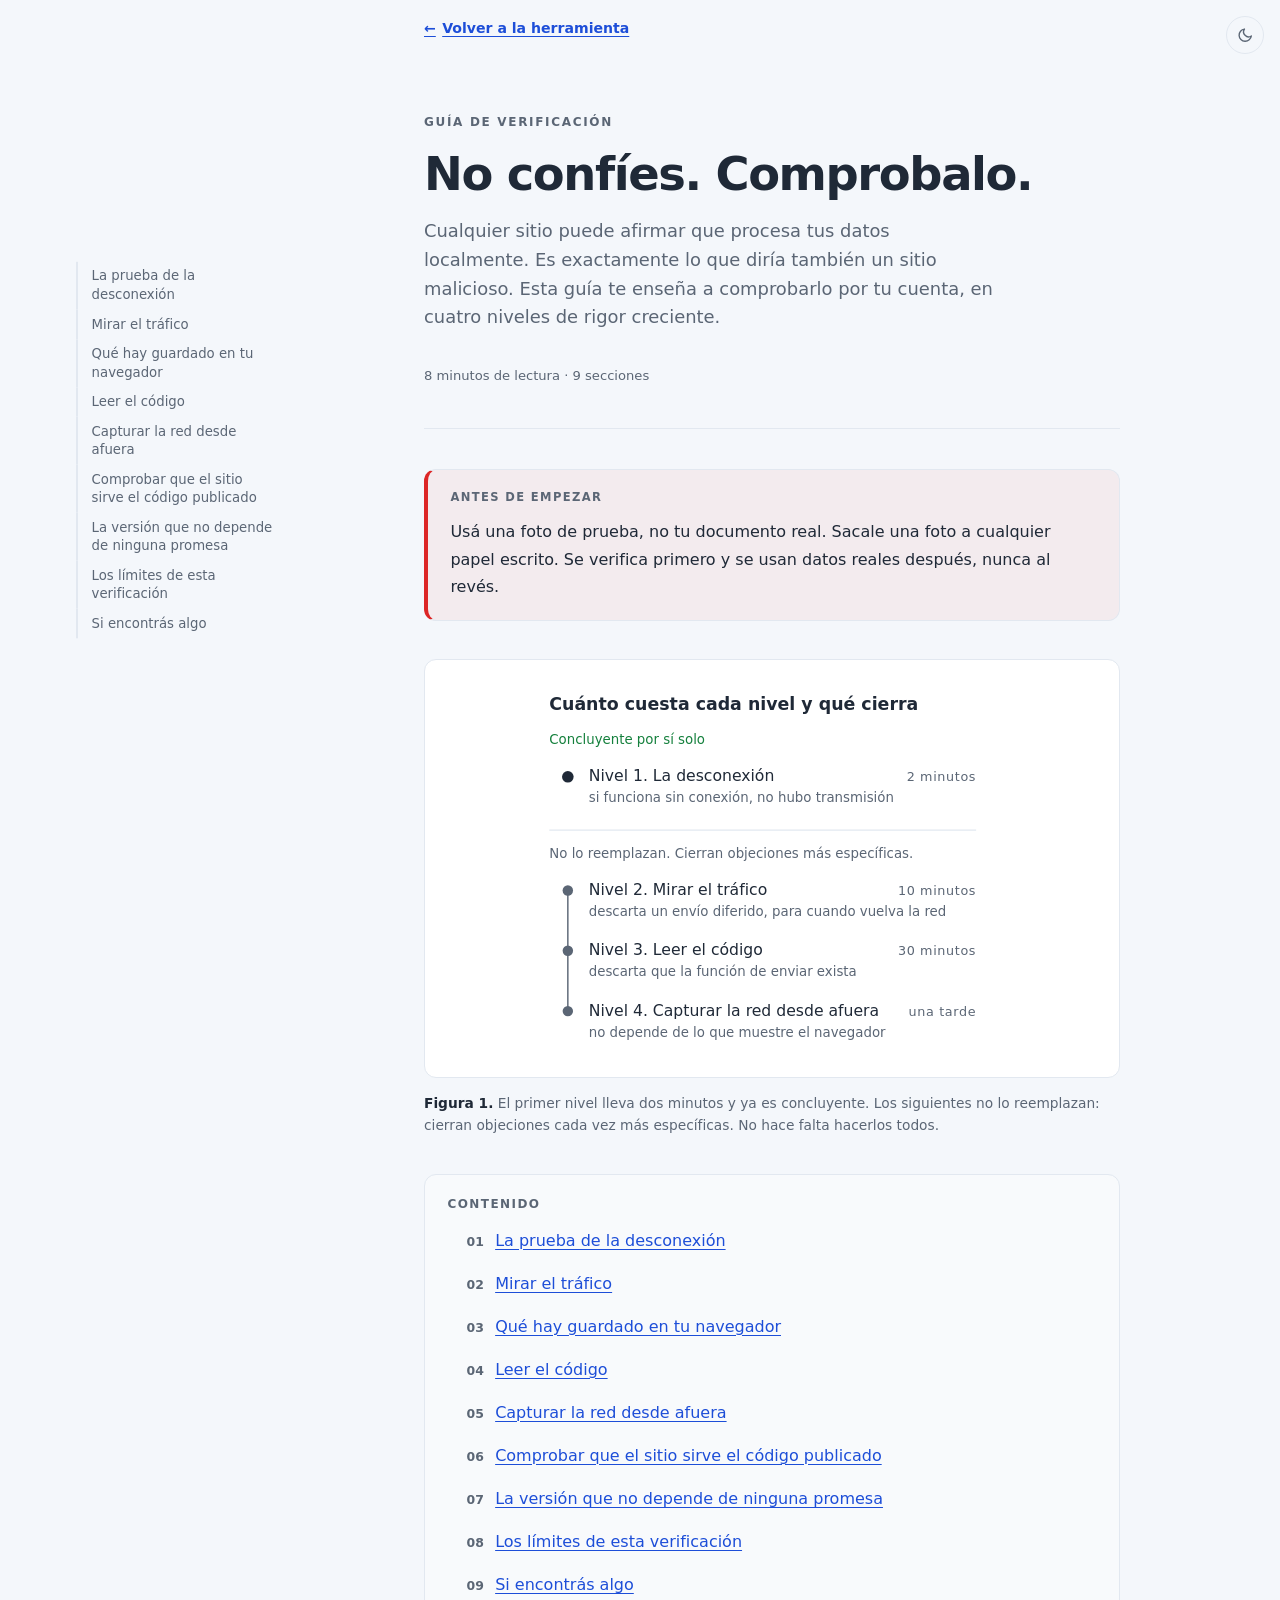
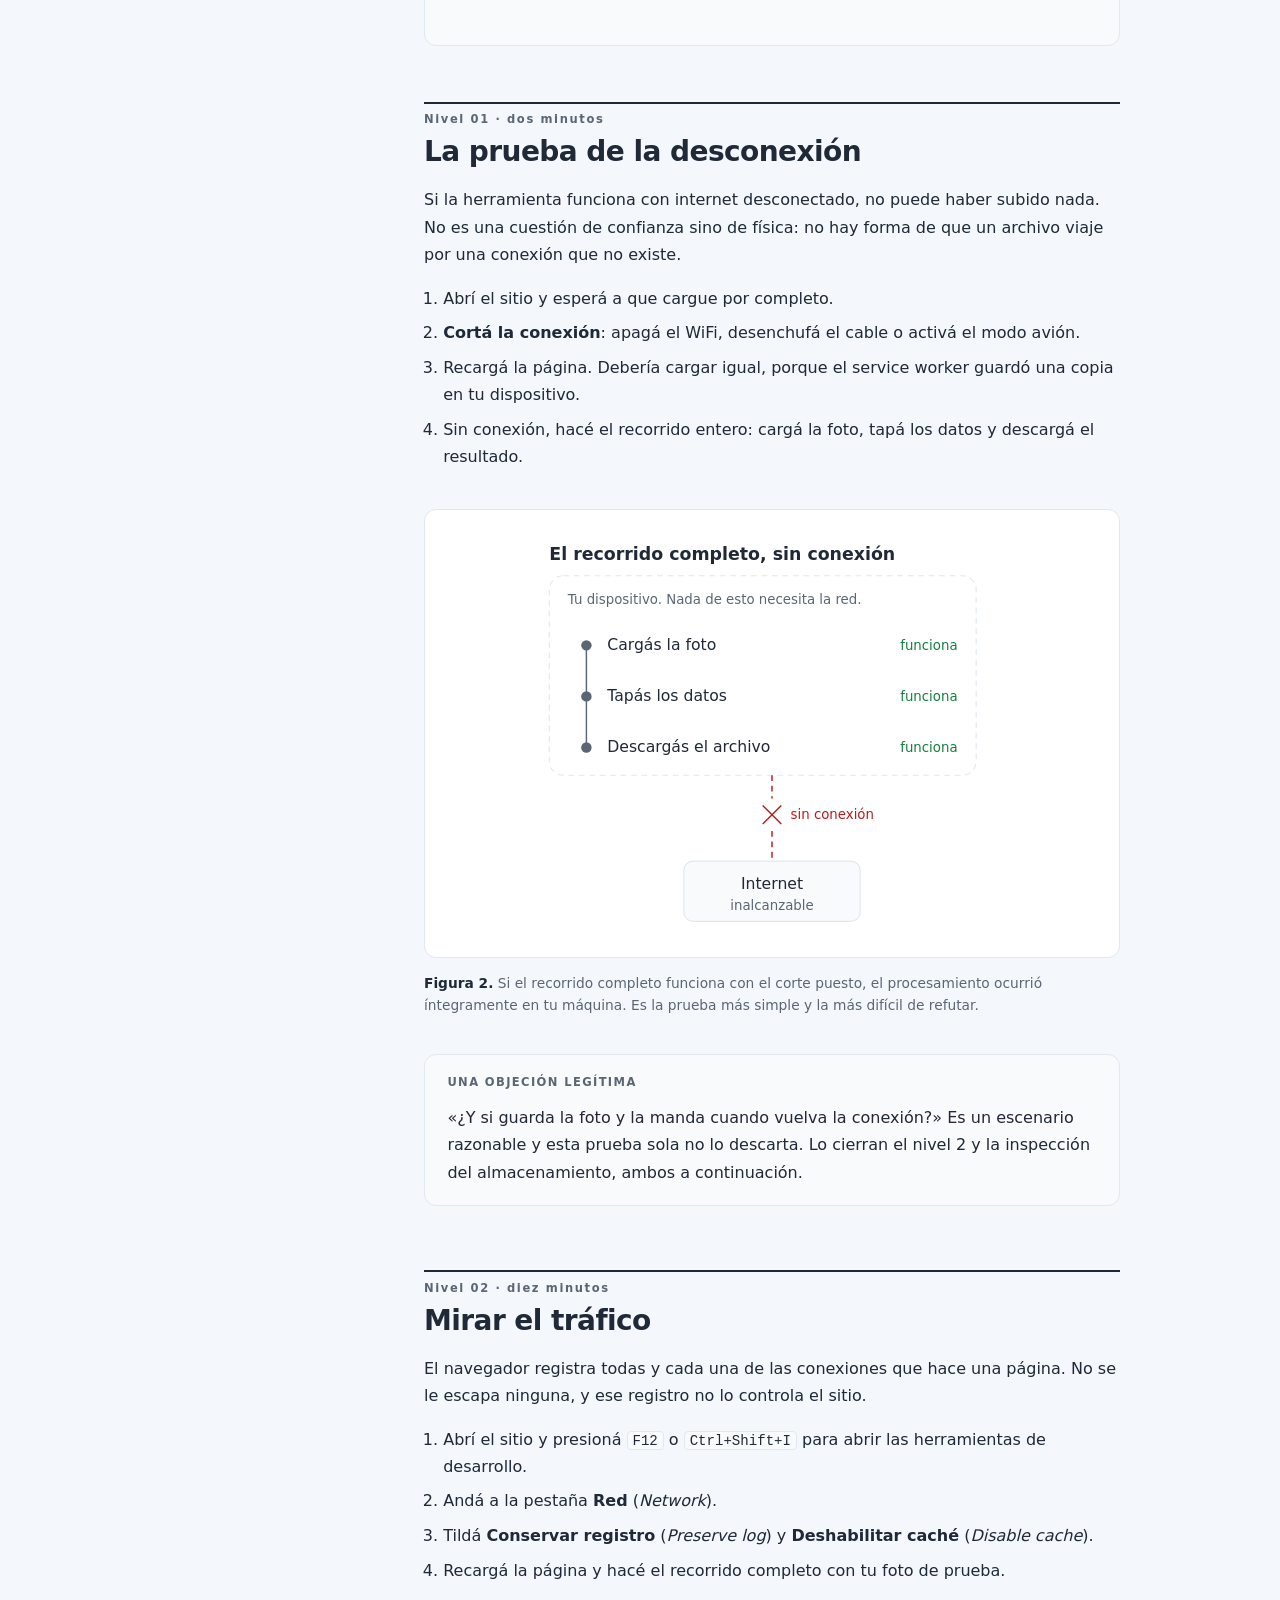
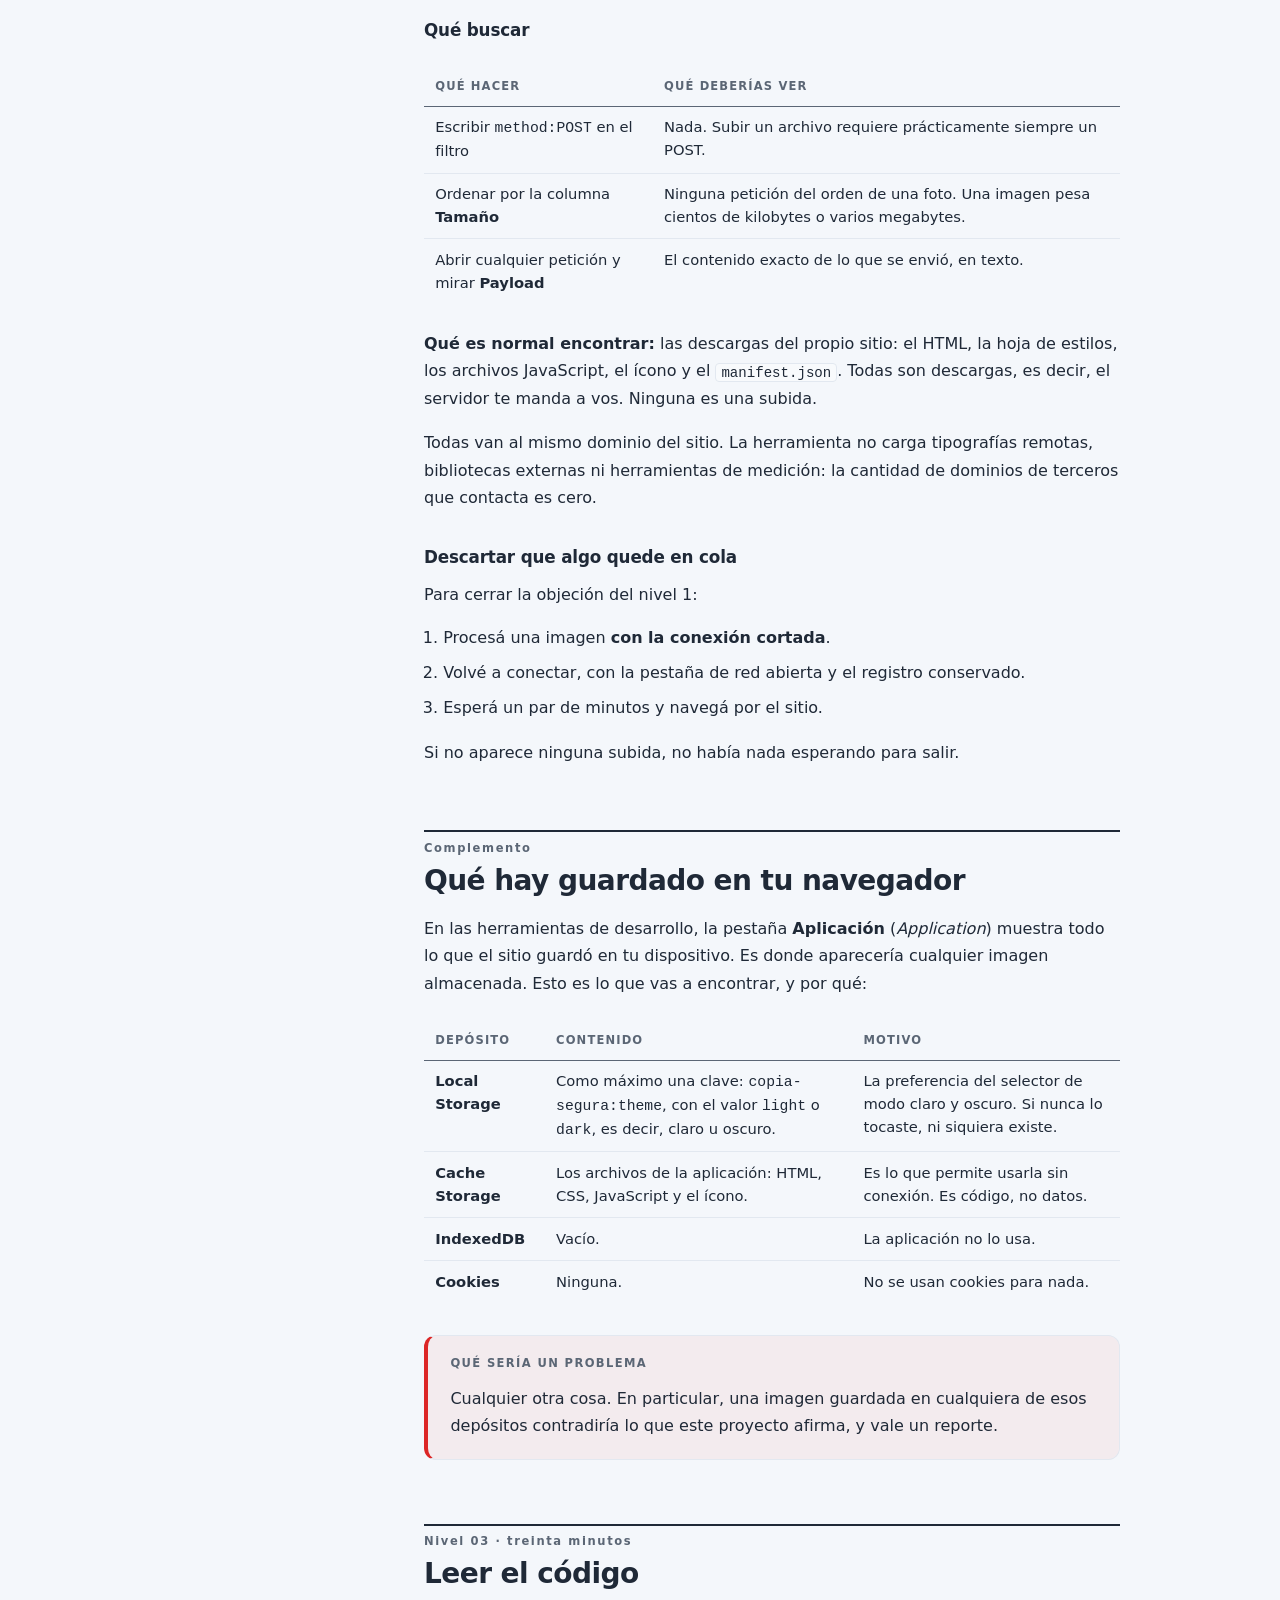
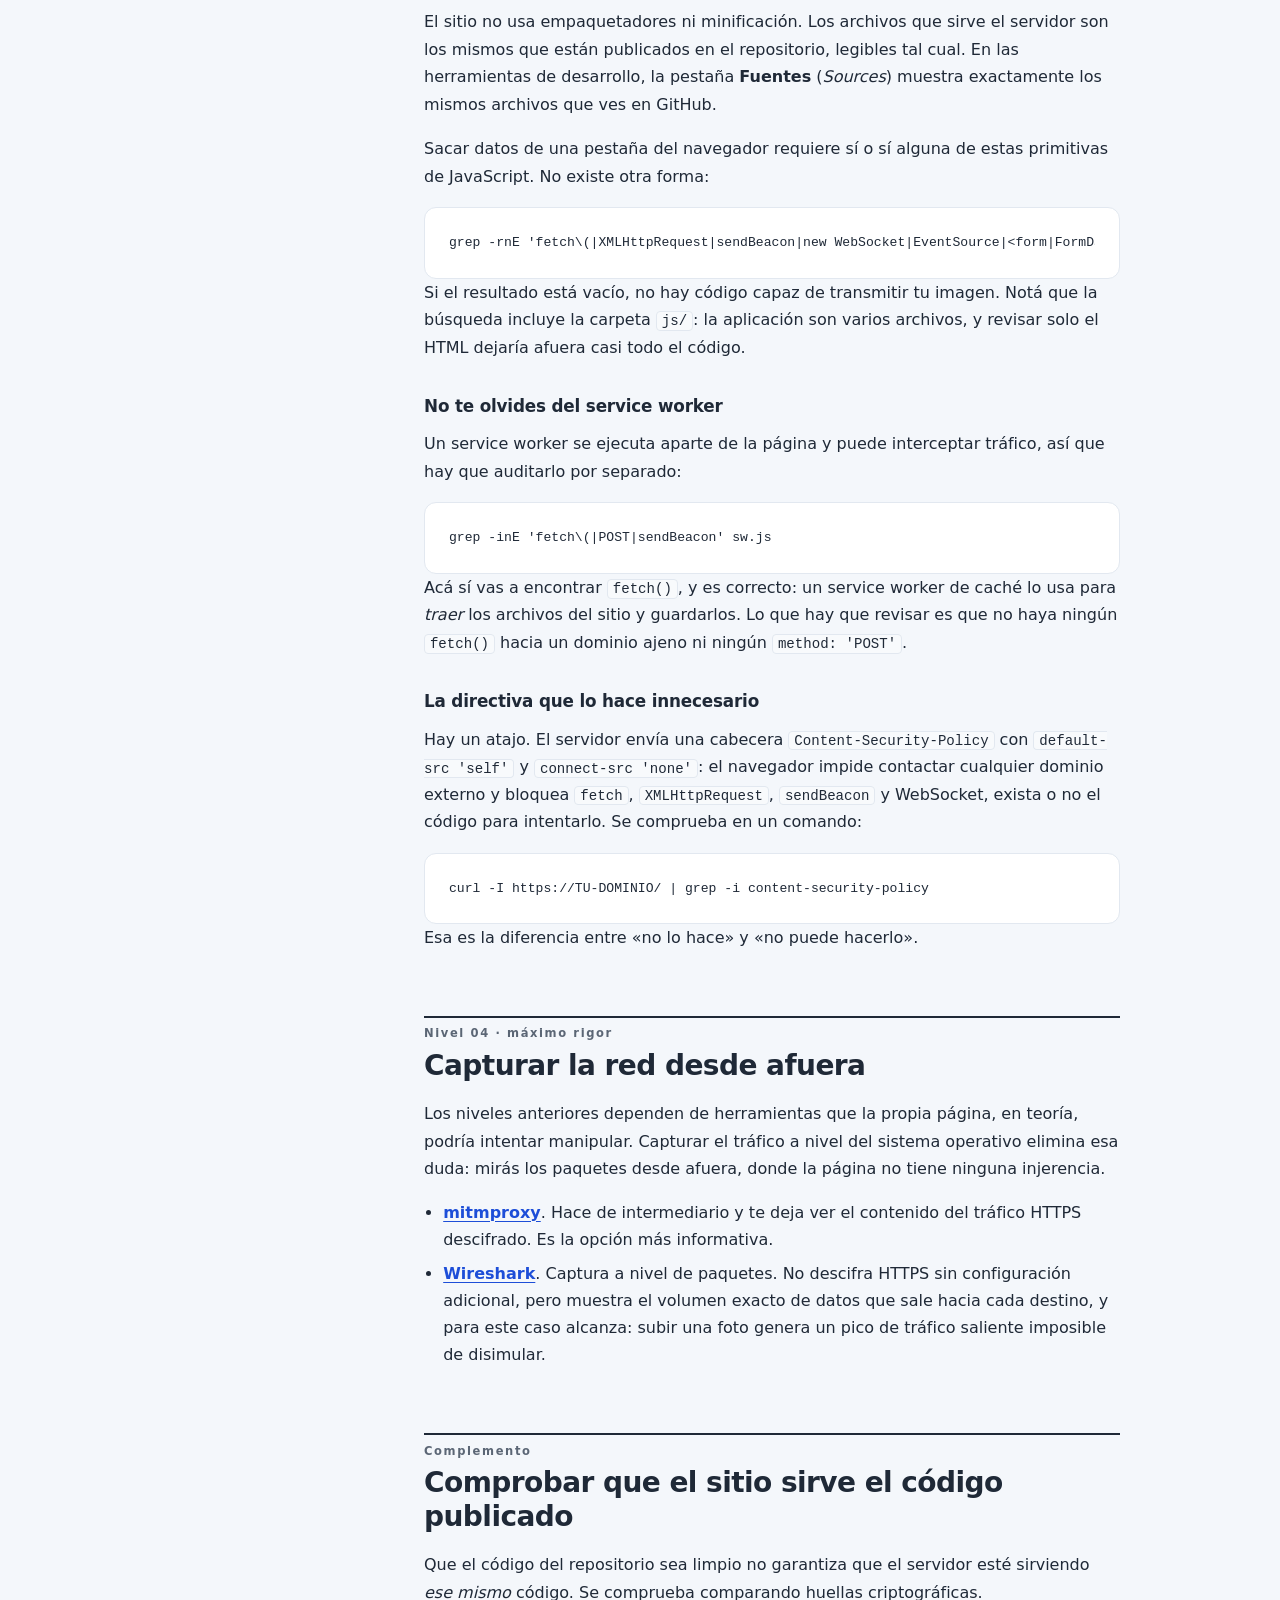
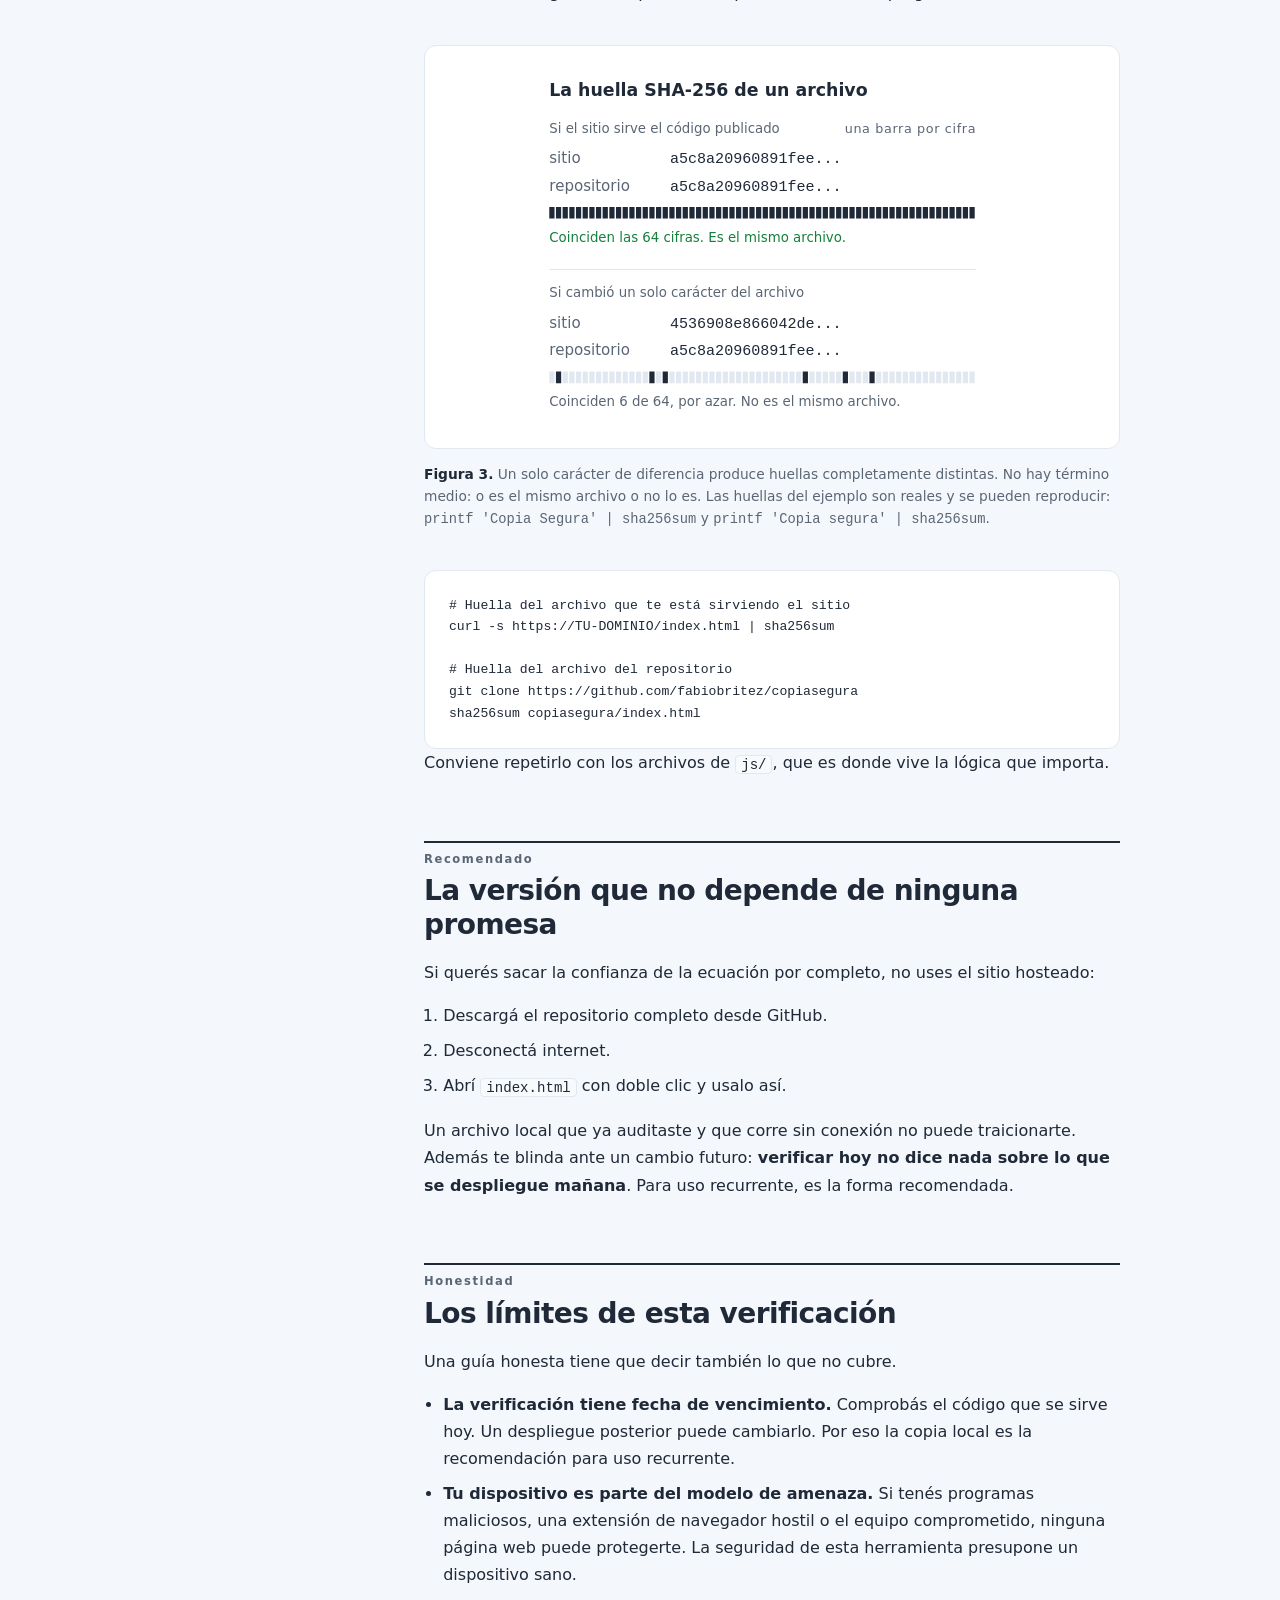
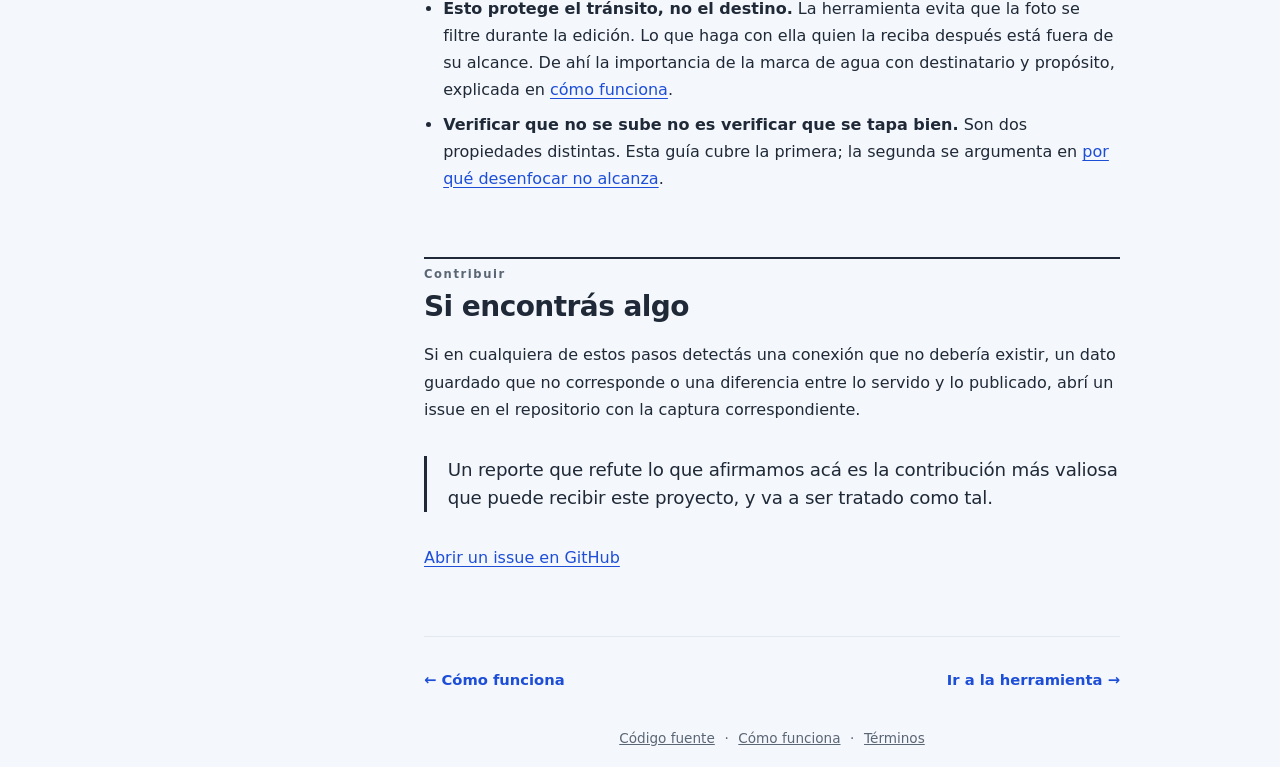
==== verificacion.html @ 2dc6adb3 "Copia Segura: herramienta local para proteger documentos de identidad Aplicación web que oculta dato" ====
<!DOCTYPE html>
<html lang="es" class="reading">
<head>
    <meta charset="UTF-8">
    <meta name="viewport" content="width=device-width, initial-scale=1.0">
    <title>Cómo verificar que nada se sube · Copia Segura</title>
    <meta name="description" content="Guía en cuatro niveles para comprobar por tu cuenta que Copia Segura no transmite tus imágenes. Desde cortar el WiFi hasta capturar el tráfico de red.">
    <link rel="icon" type="image/svg+xml" href="assets/icono.svg">
    <meta name="theme-color" content="#f4f7fb">
    <link rel="stylesheet" href="css/base.css">
    <link rel="stylesheet" href="css/document.css">
    <script src="js/theme.js"></script>
</head>
<body>
    <a class="skip-link" href="#content">Saltar al contenido</a>

    <header class="header">
        <button type="button" id="btnTheme" class="theme-toggle" aria-label="Cambiar a modo oscuro">
            <svg class="to-dark" viewBox="0 0 24 24" aria-hidden="true" fill="none"
                 stroke="currentColor" stroke-width="1.8" stroke-linecap="round" stroke-linejoin="round">
                <path d="M20 13a8 8 0 1 1-9-9 6.5 6.5 0 0 0 9 9Z"/>
            </svg>
            <svg class="to-light" viewBox="0 0 24 24" aria-hidden="true" fill="none"
                 stroke="currentColor" stroke-width="1.8" stroke-linecap="round" stroke-linejoin="round">
                <circle cx="12" cy="12" r="4"/>
                <path d="M12 2v2m0 16v2M4.9 4.9l1.4 1.4m11.4 11.4 1.4 1.4M2 12h2m16 0h2M4.9 19.1l1.4-1.4M17.7 6.3l1.4-1.4"/>
            </svg>
        </button>
    </header>

    <main class="doc" id="content">
        <a class="back-to-app" href="index.html">
            <span aria-hidden="true">&larr;</span> Volver a la herramienta
        </a>

        <div class="doc-cover">
            <p class="category">Guía de verificación</p>
            <h1>No confíes. Comprobalo.</h1>
            <p class="lede">
                Cualquier sitio puede afirmar que procesa tus datos localmente. Es exactamente lo
                que diría también un sitio malicioso. Esta guía te enseña a comprobarlo por tu
                cuenta, en cuatro niveles de rigor creciente.
            </p>
        </div>

        <div class="panel-fact panel-alert">
            <h4>Antes de empezar</h4>
            <p>
                Usá una foto de prueba, no tu documento real. Sacale una foto a cualquier papel
                escrito. Se verifica primero y se usan datos reales después, nunca al revés.
            </p>
        </div>

        <figure class="figure">
            <div class="figure-frame">
                <svg class="diagram diagram-fit" viewBox="0 0 400 318" role="img"
                     aria-label="Los cuatro niveles de verificación ordenados por esfuerzo. El primero, la prueba de la desconexión, lleva dos minutos y es concluyente por sí solo. Los otros tres no lo reemplazan: mirar el tráfico, diez minutos, descarta un envío diferido; leer el código, treinta minutos, descarta que la función de enviar exista; capturar la red desde afuera, una tarde, no depende de lo que muestre el navegador.">
                    <text class="d-title" x="8" y="22">Cuánto cuesta cada nivel y qué cierra</text>

                    <text class="d-sub d-safe" x="8" y="52">Concluyente por sí solo</text>

                    <circle class="d-ink" cx="24" cy="80" r="5"/>
                    <text class="d-key" x="42" y="84">Nivel 1. La desconexión</text>
                    <text class="d-sub" x="42" y="102">si funciona sin conexión, no hubo transmisión</text>
                    <text class="d-tag" x="376" y="84" text-anchor="end">2 minutos</text>

                    <path class="d-rule" d="M8 126 H376"/>

                    <text class="d-sub" x="8" y="150">No lo reemplazan. Cierran objeciones más específicas.</text>

                    <path class="d-line" d="M24 178 V282"/>

                    <circle class="d-mark" cx="24" cy="178" r="4.5"/>
                    <text class="d-key" x="42" y="182">Nivel 2. Mirar el tráfico</text>
                    <text class="d-sub" x="42" y="200">descarta un envío diferido, para cuando vuelva la red</text>
                    <text class="d-tag" x="376" y="182" text-anchor="end">10 minutos</text>

                    <circle class="d-mark" cx="24" cy="230" r="4.5"/>
                    <text class="d-key" x="42" y="234">Nivel 3. Leer el código</text>
                    <text class="d-sub" x="42" y="252">descarta que la función de enviar exista</text>
                    <text class="d-tag" x="376" y="234" text-anchor="end">30 minutos</text>

                    <circle class="d-mark" cx="24" cy="282" r="4.5"/>
                    <text class="d-key" x="42" y="286">Nivel 4. Capturar la red desde afuera</text>
                    <text class="d-sub" x="42" y="304">no depende de lo que muestre el navegador</text>
                    <text class="d-tag" x="376" y="286" text-anchor="end">una tarde</text>
                </svg>
            </div>
            <figcaption>
                <b>Figura 1.</b> El primer nivel lleva dos minutos y ya es concluyente. Los
                siguientes no lo reemplazan: cierran objeciones cada vez más específicas. No hace
                falta hacerlos todos.
            </figcaption>
        </figure>

        <nav class="toc" aria-labelledby="idx">
            <h2 id="idx">Contenido</h2>
            <ol>
                <li><a href="#nivel1">Nivel 1: la prueba de la desconexión</a></li>
                <li><a href="#nivel2">Nivel 2: mirar el tráfico</a></li>
                <li><a href="#almacenamiento">Qué hay guardado en tu navegador</a></li>
                <li><a href="#nivel3">Nivel 3: leer el código</a></li>
                <li><a href="#nivel4">Nivel 4: capturar la red desde afuera</a></li>
                <li><a href="#hashes">Comprobar que el sitio sirve el código publicado</a></li>
                <li><a href="#local">La versión que no depende de ninguna promesa</a></li>
                <li><a href="#limites">Los límites de esta verificación</a></li>
                <li><a href="#reportar">Si encontrás algo</a></li>
            </ol>
        </nav>

        <!-- ============================================================ -->
        <section class="section" id="nivel1">
            <h2><span class="number">Nivel 01 · dos minutos</span>La prueba de la desconexión</h2>

            <p>
                Si la herramienta funciona con internet desconectado, no puede haber subido nada.
                No es una cuestión de confianza sino de física: no hay forma de que un archivo viaje
                por una conexión que no existe.
            </p>

            <ol>
                <li>Abrí el sitio y esperá a que cargue por completo.</li>
                <li><b>Cortá la conexión</b>: apagá el WiFi, desenchufá el cable o activá el modo
                    avión.</li>
                <li>Recargá la página. Debería cargar igual, porque el service worker guardó una
                    copia en tu dispositivo.</li>
                <li>Sin conexión, hacé el recorrido entero: cargá la foto, tapá los datos y
                    descargá el resultado.</li>
            </ol>

            <figure class="figure">
                <div class="figure-frame">
                    <svg class="diagram diagram-fit" viewBox="0 0 400 344" role="img"
                         aria-label="La prueba de la desconexión. Dentro del dispositivo, y con la red cortada, el recorrido completo funciona: cargás la foto, tapás los datos y descargás el archivo. Fuera del dispositivo, la única salida hacia internet está cortada por una cruz, así que internet queda inalcanzable y la imagen no tuvo por dónde viajar.">
                        <text class="d-title" x="8" y="22">El recorrido completo, sin conexión</text>

                        <rect class="d-frame" x="8" y="36" width="368" height="172" rx="12"/>
                        <text class="d-sub" x="24" y="60">Tu dispositivo. Nada de esto necesita la red.</text>

                        <path class="d-line" d="M40 96 V184"/>

                        <circle class="d-mark" cx="40" cy="96" r="4.5"/>
                        <text class="d-key" x="58" y="100">Cargás la foto</text>
                        <text class="d-sub d-safe" x="360" y="100" text-anchor="end">funciona</text>

                        <circle class="d-mark" cx="40" cy="140" r="4.5"/>
                        <text class="d-key" x="58" y="144">Tapás los datos</text>
                        <text class="d-sub d-safe" x="360" y="144" text-anchor="end">funciona</text>

                        <circle class="d-mark" cx="40" cy="184" r="4.5"/>
                        <text class="d-key" x="58" y="188">Descargás el archivo</text>
                        <text class="d-sub d-safe" x="360" y="188" text-anchor="end">funciona</text>

                        <path class="d-line d-line-crit d-dash" d="M200 208 V228"/>
                        <path class="d-line d-line-crit" stroke-width="2"
                              d="M192 234 L208 250 M208 234 L192 250"/>
                        <text class="d-sub d-crit" x="216" y="246">sin conexión</text>
                        <path class="d-line d-line-crit d-dash" d="M200 256 V280"/>

                        <rect class="d-box" x="124" y="282" width="152" height="52" rx="8"/>
                        <text class="d-key" x="200" y="306" text-anchor="middle">Internet</text>
                        <text class="d-sub" x="200" y="324" text-anchor="middle">inalcanzable</text>
                    </svg>
                </div>
                <figcaption>
                    <b>Figura 2.</b> Si el recorrido completo funciona con el corte puesto, el
                    procesamiento ocurrió íntegramente en tu máquina. Es la prueba más simple y la
                    más difícil de refutar.
                </figcaption>
            </figure>

            <div class="panel-fact">
                <h4>Una objeción legítima</h4>
                <p>
                    «¿Y si guarda la foto y la manda cuando vuelva la conexión?» Es un escenario
                    razonable y esta prueba sola no lo descarta. Lo cierran el nivel 2 y la
                    inspección del almacenamiento, ambos a continuación.
                </p>
            </div>
        </section>

        <!-- ============================================================ -->
        <section class="section" id="nivel2">
            <h2><span class="number">Nivel 02 · diez minutos</span>Mirar el tráfico</h2>

            <p>
                El navegador registra todas y cada una de las conexiones que hace una página. No se
                le escapa ninguna, y ese registro no lo controla el sitio.
            </p>

            <ol>
                <li>Abrí el sitio y presioná <code>F12</code> o <code>Ctrl+Shift+I</code> para abrir
                    las herramientas de desarrollo.</li>
                <li>Andá a la pestaña <b>Red</b> (<i>Network</i>).</li>
                <li>Tildá <b>Conservar registro</b> (<i>Preserve log</i>) y <b>Deshabilitar caché</b>
                    (<i>Disable cache</i>).</li>
                <li>Recargá la página y hacé el recorrido completo con tu foto de prueba.</li>
            </ol>

            <h3>Qué buscar</h3>

            <table>
                <thead>
                    <tr><th>Qué hacer</th><th>Qué deberías ver</th></tr>
                </thead>
                <tbody>
                    <tr>
                        <td>Escribir <code>method:POST</code> en el filtro</td>
                        <td>Nada. Subir un archivo requiere prácticamente siempre un POST.</td>
                    </tr>
                    <tr>
                        <td>Ordenar por la columna <b>Tamaño</b></td>
                        <td>Ninguna petición del orden de una foto. Una imagen pesa cientos de
                            kilobytes o varios megabytes.</td>
                    </tr>
                    <tr>
                        <td>Abrir cualquier petición y mirar <b>Payload</b></td>
                        <td>El contenido exacto de lo que se envió, en texto.</td>
                    </tr>
                </tbody>
            </table>

            <p>
                <b>Qué es normal encontrar:</b> las descargas del propio sitio: el HTML, la hoja de
                estilos, los archivos JavaScript, el ícono y el <code>manifest.json</code>. Todas
                son descargas, es decir, el servidor te manda a vos. Ninguna es una subida.
            </p>

            <p>
                Todas van al mismo dominio del sitio. La herramienta no carga tipografías remotas,
                bibliotecas externas ni herramientas de medición: la cantidad de dominios de
                terceros que contacta es cero.
            </p>

            <h3>Descartar que algo quede en cola</h3>

            <p>Para cerrar la objeción del nivel 1:</p>

            <ol>
                <li>Procesá una imagen <b>con la conexión cortada</b>.</li>
                <li>Volvé a conectar, con la pestaña de red abierta y el registro conservado.</li>
                <li>Esperá un par de minutos y navegá por el sitio.</li>
            </ol>

            <p>
                Si no aparece ninguna subida, no había nada esperando para salir.
            </p>
        </section>

        <!-- ============================================================ -->
        <section class="section" id="almacenamiento">
            <h2><span class="number">Complemento</span>Qué hay guardado en tu navegador</h2>

            <p>
                En las herramientas de desarrollo, la pestaña <b>Aplicación</b>
                (<i>Application</i>) muestra todo lo que el sitio guardó en tu dispositivo. Es donde
                aparecería cualquier imagen almacenada. Esto es lo que vas a encontrar, y por qué:
            </p>

            <table>
                <thead>
                    <tr><th>Depósito</th><th>Contenido</th><th>Motivo</th></tr>
                </thead>
                <tbody>
                    <tr>
                        <td><b>Local Storage</b></td>
                        <td>Como máximo una clave: <code>copia-segura:theme</code>, con el valor
                            <code>light</code> o <code>dark</code>, es decir, claro u oscuro.</td>
                        <td>La preferencia del selector de modo claro y oscuro. Si nunca lo tocaste,
                            ni siquiera existe.</td>
                    </tr>
                    <tr>
                        <td><b>Cache Storage</b></td>
                        <td>Los archivos de la aplicación: HTML, CSS, JavaScript y el ícono.</td>
                        <td>Es lo que permite usarla sin conexión. Es código, no datos.</td>
                    </tr>
                    <tr>
                        <td><b>IndexedDB</b></td>
                        <td>Vacío.</td>
                        <td>La aplicación no lo usa.</td>
                    </tr>
                    <tr>
                        <td><b>Cookies</b></td>
                        <td>Ninguna.</td>
                        <td>No se usan cookies para nada.</td>
                    </tr>
                </tbody>
            </table>

            <div class="panel-fact panel-alert">
                <h4>Qué sería un problema</h4>
                <p>
                    Cualquier otra cosa. En particular, una imagen guardada en cualquiera de esos
                    depósitos contradiría lo que este proyecto afirma, y vale un reporte.
                </p>
            </div>
        </section>

        <!-- ============================================================ -->
        <section class="section" id="nivel3">
            <h2><span class="number">Nivel 03 · treinta minutos</span>Leer el código</h2>

            <p>
                El sitio no usa empaquetadores ni minificación. Los archivos que sirve el servidor
                son los mismos que están publicados en el repositorio, legibles tal cual. En las
                herramientas de desarrollo, la pestaña <b>Fuentes</b> (<i>Sources</i>) muestra
                exactamente los mismos archivos que ves en GitHub.
            </p>

            <p>
                Sacar datos de una pestaña del navegador requiere sí o sí alguna de estas
                primitivas de JavaScript. No existe otra forma:
            </p>

            <div class="figure-frame">
                <pre class="code-block"><code>grep -rnE 'fetch\(|XMLHttpRequest|sendBeacon|new WebSocket|EventSource|&lt;form|FormData|import\(|eval\(|new Function' index.html js/ css/</code></pre>
            </div>

            <p>
                Si el resultado está vacío, no hay código capaz de transmitir tu imagen. Notá que la
                búsqueda incluye la carpeta <code>js/</code>: la aplicación son varios archivos, y
                revisar solo el HTML dejaría afuera casi todo el código.
            </p>

            <h3>No te olvides del service worker</h3>

            <p>
                Un service worker se ejecuta aparte de la página y puede interceptar tráfico, así
                que hay que auditarlo por separado:
            </p>

            <div class="figure-frame">
                <pre class="code-block"><code>grep -inE 'fetch\(|POST|sendBeacon' sw.js</code></pre>
            </div>

            <p>
                Acá sí vas a encontrar <code>fetch()</code>, y es correcto: un service worker de
                caché lo usa para <em>traer</em> los archivos del sitio y guardarlos. Lo que hay que
                revisar es que no haya ningún <code>fetch()</code> hacia un dominio ajeno ni ningún
                <code>method: 'POST'</code>.
            </p>

            <h3>La directiva que lo hace innecesario</h3>

            <p>
                Hay un atajo. El servidor envía una cabecera
                <code>Content-Security-Policy</code> con <code>default-src 'self'</code> y
                <code>connect-src 'none'</code>: el navegador impide contactar cualquier dominio
                externo y bloquea <code>fetch</code>, <code>XMLHttpRequest</code>,
                <code>sendBeacon</code> y WebSocket, exista o no el código para intentarlo. Se comprueba en un comando:
            </p>

            <div class="figure-frame">
                <pre class="code-block"><code>curl -I https://TU-DOMINIO/ | grep -i content-security-policy</code></pre>
            </div>

            <p>
                Esa es la diferencia entre «no lo hace» y «no puede hacerlo».
            </p>
        </section>

        <!-- ============================================================ -->
        <section class="section" id="nivel4">
            <h2><span class="number">Nivel 04 · máximo rigor</span>Capturar la red desde afuera</h2>

            <p>
                Los niveles anteriores dependen de herramientas que la propia página, en teoría,
                podría intentar manipular. Capturar el tráfico a nivel del sistema operativo elimina
                esa duda: mirás los paquetes desde afuera, donde la página no tiene ninguna
                injerencia.
            </p>

            <ul>
                <li><b><a href="https://mitmproxy.org/" target="_blank" rel="noopener noreferrer">mitmproxy</a></b>.
                    Hace de intermediario y te deja ver el contenido del tráfico HTTPS
                    descifrado. Es la opción más informativa.</li>
                <li><b><a href="https://www.wireshark.org/" target="_blank" rel="noopener noreferrer">Wireshark</a></b>.
                    Captura a nivel de paquetes. No descifra HTTPS sin configuración adicional,
                    pero muestra el volumen exacto de datos que sale hacia cada destino, y para este
                    caso alcanza: subir una foto genera un pico de tráfico saliente imposible de
                    disimular.</li>
            </ul>
        </section>

        <!-- ============================================================ -->
        <section class="section" id="hashes">
            <h2><span class="number">Complemento</span>Comprobar que el sitio sirve el código publicado</h2>

            <p>
                Que el código del repositorio sea limpio no garantiza que el servidor esté sirviendo
                <em>ese mismo</em> código. Se comprueba comparando huellas criptográficas.
            </p>

            <figure class="figure">
                <div class="figure-frame">
                    <svg class="diagram diagram-fit" viewBox="0 0 400 306" role="img"
                         aria-label="Comparación de dos huellas SHA-256. Cuando el archivo es el mismo, las 64 cifras de la huella coinciden. Cuando cambia un solo carácter del archivo, coinciden apenas 6 de las 64 cifras, por azar, y no queda ningún parecido entre ambas huellas.">
                        <text class="d-title" x="8" y="22">La huella SHA-256 de un archivo</text>
                        <text class="d-tag" x="376" y="54" text-anchor="end">una barra por cifra</text>

                        <text class="d-sub" x="8" y="54">Si el sitio sirve el código publicado</text>
                        <text class="d-field" x="8" y="80">sitio</text>
                        <text class="d-mono" x="112" y="80">a5c8a20960891fee...</text>
                        <text class="d-field" x="8" y="104">repositorio</text>
                        <text class="d-mono" x="112" y="104">a5c8a20960891fee...</text>
                        <path class="d-ink" d="M8 118h4.5v10.0h-4.5z M13.75 118h4.5v10.0h-4.5z M19.5 118h4.5v10.0h-4.5z M25.25 118h4.5v10.0h-4.5z M31 118h4.5v10.0h-4.5z M36.75 118h4.5v10.0h-4.5z M42.5 118h4.5v10.0h-4.5z M48.25 118h4.5v10.0h-4.5z M54 118h4.5v10.0h-4.5z M59.75 118h4.5v10.0h-4.5z M65.5 118h4.5v10.0h-4.5z M71.25 118h4.5v10.0h-4.5z M77 118h4.5v10.0h-4.5z M82.75 118h4.5v10.0h-4.5z M88.5 118h4.5v10.0h-4.5z M94.25 118h4.5v10.0h-4.5z M100 118h4.5v10.0h-4.5z M105.75 118h4.5v10.0h-4.5z M111.5 118h4.5v10.0h-4.5z M117.25 118h4.5v10.0h-4.5z M123 118h4.5v10.0h-4.5z M128.75 118h4.5v10.0h-4.5z M134.5 118h4.5v10.0h-4.5z M140.25 118h4.5v10.0h-4.5z M146 118h4.5v10.0h-4.5z M151.75 118h4.5v10.0h-4.5z M157.5 118h4.5v10.0h-4.5z M163.25 118h4.5v10.0h-4.5z M169 118h4.5v10.0h-4.5z M174.75 118h4.5v10.0h-4.5z M180.5 118h4.5v10.0h-4.5z M186.25 118h4.5v10.0h-4.5z M192 118h4.5v10.0h-4.5z M197.75 118h4.5v10.0h-4.5z M203.5 118h4.5v10.0h-4.5z M209.25 118h4.5v10.0h-4.5z M215 118h4.5v10.0h-4.5z M220.75 118h4.5v10.0h-4.5z M226.5 118h4.5v10.0h-4.5z M232.25 118h4.5v10.0h-4.5z M238 118h4.5v10.0h-4.5z M243.75 118h4.5v10.0h-4.5z M249.5 118h4.5v10.0h-4.5z M255.25 118h4.5v10.0h-4.5z M261 118h4.5v10.0h-4.5z M266.75 118h4.5v10.0h-4.5z M272.5 118h4.5v10.0h-4.5z M278.25 118h4.5v10.0h-4.5z M284 118h4.5v10.0h-4.5z M289.75 118h4.5v10.0h-4.5z M295.5 118h4.5v10.0h-4.5z M301.25 118h4.5v10.0h-4.5z M307 118h4.5v10.0h-4.5z M312.75 118h4.5v10.0h-4.5z M318.5 118h4.5v10.0h-4.5z M324.25 118h4.5v10.0h-4.5z M330 118h4.5v10.0h-4.5z M335.75 118h4.5v10.0h-4.5z M341.5 118h4.5v10.0h-4.5z M347.25 118h4.5v10.0h-4.5z M353 118h4.5v10.0h-4.5z M358.75 118h4.5v10.0h-4.5z M364.5 118h4.5v10.0h-4.5z M370.25 118h4.5v10.0h-4.5z"/>
                        <text class="d-sub d-safe" x="8" y="148">Coinciden las 64 cifras. Es el mismo archivo.</text>

                        <path class="d-rule" d="M8 172 H376"/>

                        <text class="d-sub" x="8" y="196">Si cambió un solo carácter del archivo</text>
                        <text class="d-field" x="8" y="222">sitio</text>
                        <text class="d-mono" x="112" y="222">4536908e866042de...</text>
                        <text class="d-field" x="8" y="246">repositorio</text>
                        <text class="d-mono" x="112" y="246">a5c8a20960891fee...</text>
                        <path class="d-track" d="M8 260h4.5v10.0h-4.5z M19.5 260h4.5v10.0h-4.5z M25.25 260h4.5v10.0h-4.5z M31 260h4.5v10.0h-4.5z M36.75 260h4.5v10.0h-4.5z M42.5 260h4.5v10.0h-4.5z M48.25 260h4.5v10.0h-4.5z M54 260h4.5v10.0h-4.5z M59.75 260h4.5v10.0h-4.5z M65.5 260h4.5v10.0h-4.5z M71.25 260h4.5v10.0h-4.5z M77 260h4.5v10.0h-4.5z M82.75 260h4.5v10.0h-4.5z M88.5 260h4.5v10.0h-4.5z M100 260h4.5v10.0h-4.5z M111.5 260h4.5v10.0h-4.5z M117.25 260h4.5v10.0h-4.5z M123 260h4.5v10.0h-4.5z M128.75 260h4.5v10.0h-4.5z M134.5 260h4.5v10.0h-4.5z M140.25 260h4.5v10.0h-4.5z M146 260h4.5v10.0h-4.5z M151.75 260h4.5v10.0h-4.5z M157.5 260h4.5v10.0h-4.5z M163.25 260h4.5v10.0h-4.5z M169 260h4.5v10.0h-4.5z M174.75 260h4.5v10.0h-4.5z M180.5 260h4.5v10.0h-4.5z M186.25 260h4.5v10.0h-4.5z M192 260h4.5v10.0h-4.5z M197.75 260h4.5v10.0h-4.5z M203.5 260h4.5v10.0h-4.5z M209.25 260h4.5v10.0h-4.5z M215 260h4.5v10.0h-4.5z M220.75 260h4.5v10.0h-4.5z M232.25 260h4.5v10.0h-4.5z M238 260h4.5v10.0h-4.5z M243.75 260h4.5v10.0h-4.5z M249.5 260h4.5v10.0h-4.5z M255.25 260h4.5v10.0h-4.5z M266.75 260h4.5v10.0h-4.5z M272.5 260h4.5v10.0h-4.5z M278.25 260h4.5v10.0h-4.5z M289.75 260h4.5v10.0h-4.5z M295.5 260h4.5v10.0h-4.5z M301.25 260h4.5v10.0h-4.5z M307 260h4.5v10.0h-4.5z M312.75 260h4.5v10.0h-4.5z M318.5 260h4.5v10.0h-4.5z M324.25 260h4.5v10.0h-4.5z M330 260h4.5v10.0h-4.5z M335.75 260h4.5v10.0h-4.5z M341.5 260h4.5v10.0h-4.5z M347.25 260h4.5v10.0h-4.5z M353 260h4.5v10.0h-4.5z M358.75 260h4.5v10.0h-4.5z M364.5 260h4.5v10.0h-4.5z M370.25 260h4.5v10.0h-4.5z"/>
                        <path class="d-ink" d="M13.75 260h4.5v10.0h-4.5z M94.25 260h4.5v10.0h-4.5z M105.75 260h4.5v10.0h-4.5z M226.5 260h4.5v10.0h-4.5z M261 260h4.5v10.0h-4.5z M284 260h4.5v10.0h-4.5z"/>
                        <text class="d-sub d-alert" x="8" y="290">Coinciden 6 de 64, por azar. No es el mismo archivo.</text>
                    </svg>
                </div>
                <figcaption>
                    <b>Figura 3.</b> Un solo carácter de diferencia produce huellas completamente
                    distintas. No hay término medio: o es el mismo archivo o no lo es. Las huellas
                    del ejemplo son reales y se pueden reproducir:
                    <code>printf 'Copia Segura' | sha256sum</code> y
                    <code>printf 'Copia segura' | sha256sum</code>.
                </figcaption>
            </figure>

            <div class="figure-frame">
                <pre class="code-block"><code># Huella del archivo que te está sirviendo el sitio
curl -s https://TU-DOMINIO/index.html | sha256sum

# Huella del archivo del repositorio
git clone https://github.com/fabiobritez/copiasegura
sha256sum copiasegura/index.html</code></pre>
            </div>

            <p>
                Conviene repetirlo con los archivos de <code>js/</code>, que es donde vive la lógica
                que importa.
            </p>
        </section>

        <!-- ============================================================ -->
        <section class="section" id="local">
            <h2><span class="number">Recomendado</span>La versión que no depende de ninguna promesa</h2>

            <p>
                Si querés sacar la confianza de la ecuación por completo, no uses el sitio hosteado:
            </p>

            <ol>
                <li>Descargá el repositorio completo desde GitHub.</li>
                <li>Desconectá internet.</li>
                <li>Abrí <code>index.html</code> con doble clic y usalo así.</li>
            </ol>

            <p>
                Un archivo local que ya auditaste y que corre sin conexión no puede traicionarte.
                Además te blinda ante un cambio futuro: <b>verificar hoy no dice nada sobre lo que
                se despliegue mañana</b>. Para uso recurrente, es la forma recomendada.
            </p>
        </section>

        <!-- ============================================================ -->
        <section class="section" id="limites">
            <h2><span class="number">Honestidad</span>Los límites de esta verificación</h2>

            <p>Una guía honesta tiene que decir también lo que no cubre.</p>

            <ul>
                <li><b>La verificación tiene fecha de vencimiento.</b> Comprobás el código que se
                    sirve hoy. Un despliegue posterior puede cambiarlo. Por eso la copia local es la
                    recomendación para uso recurrente.</li>
                <li><b>Tu dispositivo es parte del modelo de amenaza.</b> Si tenés programas
                    maliciosos, una extensión de navegador hostil o el equipo comprometido, ninguna
                    página web puede protegerte. La seguridad de esta herramienta presupone un
                    dispositivo sano.</li>
                <li><b>Esto protege el tránsito, no el destino.</b> La herramienta evita que la foto
                    se filtre durante la edición. Lo que haga con ella quien la reciba después está
                    fuera de su alcance. De ahí la importancia de la marca de agua con destinatario
                    y propósito, explicada en
                    <a href="como-funciona.html#marca">cómo funciona</a>.</li>
                <li><b>Verificar que no se sube no es verificar que se tapa bien.</b> Son dos
                    propiedades distintas. Esta guía cubre la primera; la segunda se argumenta en
                    <a href="como-funciona.html#reversible">por qué desenfocar no alcanza</a>.</li>
            </ul>
        </section>

        <!-- ============================================================ -->
        <section class="section" id="reportar">
            <h2><span class="number">Contribuir</span>Si encontrás algo</h2>

            <p>
                Si en cualquiera de estos pasos detectás una conexión que no debería existir, un
                dato guardado que no corresponde o una diferencia entre lo servido y lo publicado,
                abrí un issue en el repositorio con la captura correspondiente.
            </p>

            <blockquote class="pull-quote">
                Un reporte que refute lo que afirmamos acá es la contribución más valiosa que puede
                recibir este proyecto, y va a ser tratado como tal.
            </blockquote>

            <p>
                <a href="https://github.com/fabiobritez/copiasegura/issues" target="_blank" rel="noopener noreferrer">Abrir un issue en GitHub</a>
            </p>
        </section>

        <nav class="doc-nav">
            <a href="como-funciona.html"><span aria-hidden="true">&larr;</span> Cómo funciona</a>
            <a href="index.html">Ir a la herramienta <span aria-hidden="true">&rarr;</span></a>
        </nav>
    </main>

    <footer class="footer">
        <a href="https://github.com/fabiobritez/copiasegura" target="_blank" rel="noopener noreferrer">Código fuente</a>
        <span aria-hidden="true">·</span>
        <a href="como-funciona.html">Cómo funciona</a>
        <span aria-hidden="true">·</span>
        <a href="terminos.html">Términos</a>
    </footer>
    <script src="js/navigation.js"></script>
</body>
</html>
---- css/base.css ----
/*
 * Copia Segura
 * Copyright (C) 2026 Fabio Britez
 * SPDX-License-Identifier: AGPL-3.0-or-later
 */

/*
 * base.css - Shared foundations: theme system, reset, body typography,
 * light/dark toggle, footer and accessibility.
 *
 * Loaded by both the tool (index.html) and the long-form pages, so the theme
 * and the visual identity stay one system instead of two that drift apart.
 *
 * No framework, no remote fonts (Decision 7). Mobile-first: most people edit
 * the photo of their ID on a phone.
 */

/* ---------- themes ----------
 *
 * Light by default; dark when the system asks for it unless the user chose
 * light, and always dark when the user chose dark. Written this way so the
 * site still looks right with JavaScript disabled: then only the media query
 * applies.
 *
 * Colours come in two families because one blue cannot do both jobs: the one
 * used as a BACKGROUND under white text must be dark, while the one used as
 * TEXT over the page background has to flip between themes to keep contrast.
 */

:root {
  /* solid colours: they carry white text on top */
  --blue: #1d4ed8;
  --blue-light: #3b82f6;
  --red: #dc2626;
  --green: #15803d;
  --violet: #7c3aed;

  /* the same colours, but for use as text over the background */
  --blue-text: #1d4ed8;
  --red-text: #b91c1c;
  --green-text: #15803d;

  /* surfaces and typography */
  --text: #1f2937;
  --text-muted: #5b6675;
  --border: #e2e8f0;
  --bg: #f4f7fb;
  --panel: #ffffff;
  --panel-subtle: #f8fafc;

  --radius: 12px;
  --shadow: 0 4px 16px rgba(15, 23, 42, 0.07);
  --shadow-lg: 0 10px 30px rgba(15, 23, 42, 0.12);
}

/* Dark by system preference... */
@media (prefers-color-scheme: dark) {
  :root:not([data-theme="light"]) {
    --blue: #2563eb;
    --blue-light: #3b82f6;
    --blue-text: #7cb0ff;
    --red-text: #fca5a5;
    --green-text: #6ee7a8;
    --violet: #a78bfa;

    --text: #e6edf6;
    --text-muted: #9aa8bd;
    --border: #2c3a4f;
    --bg: #0d1626;
    --panel: #16213a;
    --panel-subtle: #1b2942;

    --shadow: 0 4px 16px rgba(0, 0, 0, 0.35);
    --shadow-lg: 0 10px 30px rgba(0, 0, 0, 0.5);
  }
}

/* ...or by an explicit choice of the user. */
:root[data-theme="dark"] {
  --blue: #2563eb;
  --blue-light: #3b82f6;
  --blue-text: #7cb0ff;
  --red-text: #fca5a5;
  --green-text: #6ee7a8;
  --violet: #a78bfa;

  --text: #e6edf6;
  --text-muted: #9aa8bd;
  --border: #2c3a4f;
  --bg: #0d1626;
  --panel: #16213a;
  --panel-subtle: #1b2942;

  --shadow: 0 4px 16px rgba(0, 0, 0, 0.35);
  --shadow-lg: 0 10px 30px rgba(0, 0, 0, 0.5);
}

* {
  box-sizing: border-box;
  margin: 0;
  padding: 0;
}

/*
 * `hidden` means display:none, but only from the browser stylesheet: any
 * `display` declared here overrides it. Several classes use display:flex, so
 * their hidden elements kept being painted (the notice as an empty red bar,
 * the canvas panel as a blank box). This rule makes `hidden` always win.
 */
[hidden] {
  display: none !important;
}

body {
  font-family: system-ui, -apple-system, "Segoe UI", Roboto, "Helvetica Neue", Arial, sans-serif;
  -webkit-font-smoothing: antialiased;
  color: var(--text);
  background: var(--bg);
  line-height: 1.55;
  min-height: 100vh;
  display: flex;
  flex-direction: column;
  padding: 1rem;
}

/* Skip link: invisible until keyboard navigation reaches it. */
.skip-link {
  position: absolute;
  left: -9999px;
  background: var(--blue);
  color: #fff;
  padding: 0.6rem 1rem;
  border-radius: 0 0 var(--radius) 0;
  z-index: 20;
}

.skip-link:focus {
  left: 0;
  top: 0;
}

/* ---------- footer ---------- */

.footer {
  text-align: center;
  font-size: 0.85rem;
  color: var(--text-muted);
  padding: 1.25rem 0 0.5rem;
  display: flex;
  justify-content: center;
  gap: 0.6rem;
}

.footer a {
  color: var(--text-muted);
}

.footer a:hover {
  color: var(--blue-text);
}


/* ---------- accessibility and touch ---------- */

/* Focus always visible for keyboard navigation. */
:focus-visible {
  outline: 3px solid var(--blue-light);
  outline-offset: 2px;
  border-radius: 4px;
}

/* Comfortable touch targets: 44 px is the recommended minimum. */
@media (pointer: coarse) {
  button {
    min-height: 44px;
  }

  .button-row.main button {
    flex: 1 1 auto;
  }

  input[type="radio"],
  input[type="checkbox"] {
    width: 1.15rem;
    height: 1.15rem;
  }
}


/* ---------- theme toggle ----------
 *
 * Deliberately discreet: it is a preference, not a product feature. It sits
 * in the corner in muted text colour and only takes colour on hover, so it
 * does not compete with the five-step flow.
 */

.header {
  position: relative;
}

.theme-toggle {
  position: absolute;
  top: 0;
  right: 0;
  display: grid;
  place-items: center;
  width: 2.4rem;
  height: 2.4rem;
  padding: 0;
  border-radius: 50%;
  background: transparent;
  border: 1px solid var(--border);
  color: var(--text-muted);
  cursor: pointer;
  transition: color 0.2s, border-color 0.2s, background 0.2s;
}

.theme-toggle:hover {
  color: var(--blue-text);
  border-color: var(--blue-light);
  background: var(--panel);
}

.theme-toggle svg {
  width: 1.15rem;
  height: 1.15rem;
}

/* Shows the icon of what tapping gives you, not the current state: that is
   what people expect from a switch. */
.to-light {
  display: none;
}

:root[data-theme="dark"] .to-light {
  display: block;
}

:root[data-theme="dark"] .to-dark {
  display: none;
}

@media (max-width: 420px) {
  .theme-toggle {
    width: 2.1rem;
    height: 2.1rem;
  }
}
---- css/document.css ----
/*
 * Copia Segura
 * Copyright (C) 2026 Fabio Britez
 * SPDX-License-Identifier: AGPL-3.0-or-later
 */

/*
 * document.css - Styles for the long-form pages.
 *
 * Reading format: a narrow column for the text, and room for diagrams to
 * breathe and break out of the margin when they need to. A diagram is not
 * decoration here, it is part of the argument, so it carries the same visual
 * weight as the text.
 */

/* Smooth scrolling between sections, plus room so the sticky bar does not
   cover the heading on arrival. */
html.reading {
  scroll-behavior: smooth;
}

html.reading .section {
  scroll-margin-top: 4rem;
}

/* ---------- reading layout ---------- */

.doc {
  width: 100%;
  max-width: 44rem;      /* ~68 characters: a comfortable reading measure */
  margin: 0 auto;
  flex: 1;
  padding: 0 0.25rem;
}

.doc-cover {
  padding: 3rem 0 2.5rem;
  border-bottom: 1px solid var(--border);
  margin-bottom: 2.5rem;
}

.doc-cover .category {
  font-size: 0.75rem;
  font-weight: 700;
  letter-spacing: 0.14em;
  text-transform: uppercase;
  color: var(--text-muted);
}

.doc-cover h1 {
  font-size: clamp(1.9rem, 5.5vw, 2.9rem);
  line-height: 1.12;
  letter-spacing: -0.03em;
  margin: 0.7rem 0 1rem;
  color: var(--text);
}

.doc-cover .lede {
  font-size: 1.12rem;
  line-height: 1.6;
  color: var(--text-muted);
  max-width: 36rem;
}

/* ---------- table of contents ---------- */

.toc {
  margin-bottom: 3.5rem;
  padding: 1.25rem 1.4rem;
  background: var(--panel-subtle);
  border: 1px solid var(--border);
  border-radius: var(--radius);
}

.toc h2 {
  font-size: 0.75rem;
  font-weight: 700;
  letter-spacing: 0.12em;
  text-transform: uppercase;
  color: var(--text-muted);
  margin-bottom: 0.85rem;
}

.toc ol {
  list-style: none;
  counter-reset: idx;
  display: grid;
  gap: 0.45rem;
}

.toc li {
  counter-increment: idx;
  display: flex;
  gap: 0.7rem;
  align-items: baseline;
}

.toc li::before {
  content: counter(idx, decimal-leading-zero);
  font-variant-numeric: tabular-nums;
  font-size: 0.78rem;
  font-weight: 700;
  color: var(--text-muted);
  flex: none;
}

.toc a {
  color: var(--text);
  text-decoration: none;
  border-bottom: 1px solid transparent;
}

.toc a:hover {
  border-bottom-color: var(--blue-text);
  color: var(--blue-text);
}

/* ---------- sections ---------- */

.section {
  margin-bottom: 4rem;
  scroll-margin-top: 1.5rem;
}

.section > h2 {
  font-size: clamp(1.35rem, 3.6vw, 1.75rem);
  line-height: 1.2;
  letter-spacing: -0.02em;
  margin-bottom: 1.1rem;
  padding-top: 0.6rem;
  border-top: 2px solid var(--text);
}

.section > h2 .number {
  display: block;
  font-size: 0.72rem;
  font-weight: 700;
  letter-spacing: 0.14em;
  color: var(--text-muted);
  margin-bottom: 0.5rem;
}

.section h3 {
  font-size: 1.05rem;
  margin: 2rem 0 0.7rem;
  letter-spacing: -0.01em;
}

.doc p {
  margin-bottom: 1.05rem;
  line-height: 1.72;
}

.doc p code,
.doc li code {
  font-family: ui-monospace, "SF Mono", Menlo, Consolas, monospace;
  font-size: 0.88em;
  background: var(--panel-subtle);
  border: 1px solid var(--border);
  border-radius: 4px;
  padding: 0.05em 0.35em;
}

.doc ul,
.doc ol {
  margin: 0 0 1.05rem 1.2rem;
}

.doc li {
  margin-bottom: 0.5rem;
  line-height: 1.68;
}

.doc a {
  color: var(--blue-text);
  text-decoration: underline;
  text-underline-offset: 0.18em;
  text-decoration-thickness: 1px;
}

/* ---------- callouts ---------- */

.pull-quote {
  margin: 2rem 0;
  padding: 0 0 0 1.3rem;
  border-left: 3px solid var(--text);
  font-size: 1.14rem;
  line-height: 1.55;
  letter-spacing: -0.01em;
}

.panel-fact {
  margin: 2rem 0;
  padding: 1.2rem 1.4rem;
  background: var(--panel-subtle);
  border: 1px solid var(--border);
  border-radius: var(--radius);
}

.panel-fact h4 {
  font-size: 0.72rem;
  font-weight: 700;
  letter-spacing: 0.12em;
  text-transform: uppercase;
  color: var(--text-muted);
  margin-bottom: 0.7rem;
}

.panel-fact p:last-child {
  margin-bottom: 0;
}

.panel-alert {
  border-left: 4px solid var(--red);
  background: rgba(220, 38, 38, 0.06);
}

.stats {
  display: grid;
  grid-template-columns: repeat(auto-fit, minmax(8rem, 1fr));
  gap: 1.2rem;
  margin: 1rem 0 0;
}

.stat strong {
  display: block;
  font-size: 1.7rem;
  line-height: 1.1;
  letter-spacing: -0.03em;
  font-variant-numeric: tabular-nums;
  color: var(--text);
}

.stat span {
  font-size: 0.83rem;
  color: var(--text-muted);
}

/* ---------- figures and diagrams ---------- */

.figure {
  margin: 2.4rem 0;
}

/* Diagrams break out of the reading column: they need room to be legible.
   --side-margin is how much width is NOT available, so when the side index
   appears the figures shrink on their own. */
.figure.wide {
  width: min(58rem, calc(100vw - var(--side-margin, 2.5rem)));
  margin-left: 50%;
  transform: translateX(-50%);
}

.figure-frame {
  background: var(--panel);
  border: 1px solid var(--border);
  border-radius: var(--radius);
  padding: 1.5rem;
  overflow-x: auto;
}

/* En pantallas chicas cada píxel del marco es ancho que el dibujo pierde, así
   que el aire se recorta ahí antes que en el diagrama. */
@media (max-width: 600px) {
  .figure-frame {
    padding: 1rem;
  }
}

.figure figcaption {
  margin-top: 0.85rem;
  font-size: 0.86rem;
  line-height: 1.6;
  color: var(--text-muted);
}

.figure figcaption b {
  color: var(--text);
  font-weight: 600;
}

.figure svg {
  display: block;
  width: 100%;
  height: auto;
}

/* Drawing tokens, so the SVG diagrams follow the active theme. */
.diagram {
  --stroke: var(--text-muted);
  --fill: var(--panel-subtle);
}

.diagram text {
  font-family: system-ui, -apple-system, "Segoe UI", Roboto, sans-serif;
  fill: var(--text);
}

.diagram .label {
  font-size: 12px;
  fill: var(--text-muted);
}

.diagram .box-title {
  font-size: 13px;
  font-weight: 600;
}

.diagram .mono {
  font-family: ui-monospace, "SF Mono", Menlo, Consolas, monospace;
}

.diagram .box {
  fill: var(--fill);
  stroke: var(--border);
  stroke-width: 1.5;
}

.diagram .box-danger {
  fill: rgba(220, 38, 38, 0.1);
  stroke: var(--red);
}

.diagram .box-ok {
  fill: rgba(21, 128, 61, 0.1);
  stroke: var(--green);
}

.diagram .arrow {
  stroke: var(--stroke);
  stroke-width: 1.5;
  fill: none;
}

.diagram .arrowhead {
  fill: var(--stroke);
}

/* ---------- diagram system, second generation ----------
 *
 * The `.box` / `.label` tokens above are still what verificacion.html draws
 * with, so they stay untouched. The `d-*` set below is the same idea taken
 * further and is what como-funciona.html uses: one 400-unit canvas for every
 * figure, type sized in that canvas at the size it is meant to be read at,
 * and every colour from a theme token so a drawing follows light and dark
 * without a second set of values.
 *
 * The size cap is the part that is easy to miss. An SVG stretched to the full
 * width of the frame magnifies its own type, and the same SVG squeezed into a
 * phone shrinks it to nothing. So the drawing is capped near its natural size
 * and given a floor: under the floor the frame scrolls sideways (it already
 * declares overflow-x) instead of making the labels unreadable. The 400-unit
 * canvas is chosen so that floor still fits a 360 px phone: nothing is cut,
 * and no drawing depends on a text column that could grow into another one.
 */

.diagram-fit {
  display: block;
  max-width: 29rem;
  min-width: 19rem;
  margin: 0 auto;
}

/* Type. One step for headings, one for the thing being named, one for the
   aside that qualifies it. Nothing else. */
.diagram .d-title {
  font-size: 15px;
  font-weight: 600;
  fill: var(--text);
}

.diagram .d-key {
  font-size: 13.5px;
  fill: var(--text);
}

.diagram .d-field {
  font-size: 13px;
  fill: var(--text-muted);
}

.diagram .d-sub {
  font-size: 11.5px;
  fill: var(--text-muted);
}

.diagram .d-tag {
  font-size: 11px;
  letter-spacing: 0.05em;
  fill: var(--text-muted);
}

.diagram .d-mono {
  font-family: ui-monospace, "SF Mono", Menlo, Consolas, monospace;
  font-size: 13px;
  fill: var(--text);
}

.diagram .d-code {
  font-family: ui-monospace, "SF Mono", Menlo, Consolas, monospace;
  font-size: 15px;
  font-weight: 600;
  fill: var(--text);
}

/* Accents. Declared after the type classes on purpose: same specificity, so
   the later rule wins and `class="d-key d-crit"` reads as expected.
   The text variants of the tokens are the ones used, because they are the
   pair that flips between themes to keep contrast against the page. */
.diagram .d-crit {
  fill: var(--red-text);
}

.diagram .d-safe {
  fill: var(--green-text);
}

/* Lines: a hairline for structure, a slightly stronger one for flow. */
.diagram .d-rule {
  fill: none;
  stroke: var(--border);
  stroke-width: 1;
}

.diagram .d-line {
  fill: none;
  stroke: var(--text-muted);
  stroke-width: 1.25;
}

.diagram .d-line-crit {
  stroke: var(--red-text);
}

.diagram .d-line-safe {
  stroke: var(--green-text);
}

.diagram .d-dash {
  stroke-dasharray: 5 4;
}

.diagram .d-mark {
  fill: var(--text-muted);
  stroke: none;
}

.diagram .d-mark-crit {
  fill: var(--red-text);
}

.diagram .d-ink {
  fill: var(--text);
  stroke: none;
}

/* Surfaces. Tinted fills stay at ten per cent so they read as a wash in both
   themes instead of as a block of colour. */
.diagram .d-box {
  fill: var(--panel-subtle);
  stroke: var(--border);
  stroke-width: 1;
}

.diagram .d-box-crit {
  fill: var(--red-text);
  fill-opacity: 0.1;
  stroke: var(--red-text);
}

.diagram .d-box-safe {
  fill: var(--green-text);
  fill-opacity: 0.1;
  stroke: var(--green-text);
}

.diagram .d-frame {
  fill: none;
  stroke: var(--border);
  stroke-width: 1;
  stroke-dasharray: 5 4;
}

/* Bars: a recessive track, and a mark that only fills what it measures. */
.diagram .d-track {
  fill: var(--border);
}

.diagram .d-bar {
  fill: var(--red-text);
}

/* ---------- tables ---------- */

.doc table {
  width: 100%;
  border-collapse: collapse;
  margin: 1.6rem 0;
  font-size: 0.92rem;
}

.doc th,
.doc td {
  text-align: left;
  padding: 0.6rem 0.7rem;
  border-bottom: 1px solid var(--border);
  vertical-align: top;
}

.doc th {
  font-size: 0.72rem;
  letter-spacing: 0.1em;
  text-transform: uppercase;
  color: var(--text-muted);
  border-bottom-color: var(--text-muted);
}

.doc tbody tr:last-child td {
  border-bottom: none;
}

/* ---------- interactive demo ---------- */

.demo {
  margin: 2.4rem 0;
}

.demo-panel {
  background: var(--panel);
  border: 1px solid var(--border);
  border-radius: var(--radius);
  padding: 1.4rem;
}

.demo-row {
  display: grid;
  grid-template-columns: repeat(auto-fit, minmax(11rem, 1fr));
  gap: 1.2rem;
  margin-bottom: 1.1rem;
}

.demo-cell {
  display: flex;
  flex-direction: column;
  gap: 0.45rem;
}

.demo-cell h4 {
  font-size: 0.72rem;
  font-weight: 700;
  letter-spacing: 0.1em;
  text-transform: uppercase;
  color: var(--text-muted);
}

.demo-cell canvas {
  width: 100%;
  height: auto;
  image-rendering: pixelated;
  background: #ffffff;
  border: 1px solid var(--border);
  border-radius: 6px;
}

.demo-status {
  font-size: 0.88rem;
  color: var(--text-muted);
  min-height: 1.5rem;
  font-variant-numeric: tabular-nums;
}

.demo-status.success {
  color: var(--red-text);
  font-weight: 600;
}

.demo-controls {
  display: flex;
  gap: 0.6rem;
  flex-wrap: wrap;
  align-items: center;
  margin-top: 0.6rem;
}

.demo-controls button {
  font: inherit;
  font-size: 0.9rem;
  font-weight: 600;
  padding: 0.5rem 1rem;
  border-radius: 8px;
  border: 1px solid var(--border);
  background: var(--panel-subtle);
  color: var(--text);
  cursor: pointer;
}

.demo-controls button:hover:not(:disabled) {
  border-color: var(--blue-light);
  color: var(--blue-text);
}

.demo-controls button:disabled {
  opacity: 0.5;
  cursor: not-allowed;
}

/* ---------- sources ---------- */

.sources ol {
  list-style: none;
  counter-reset: source;
  margin-left: 0;
}

.sources li {
  counter-increment: source;
  display: flex;
  gap: 0.8rem;
  padding: 0.7rem 0;
  border-bottom: 1px solid var(--border);
  font-size: 0.91rem;
  line-height: 1.6;
}

.sources li::before {
  content: counter(source);
  font-variant-numeric: tabular-nums;
  font-size: 0.75rem;
  font-weight: 700;
  color: var(--text-muted);
  padding-top: 0.2rem;
  flex: none;
  min-width: 1.2rem;
}

.sources .publication {
  display: block;
  color: var(--text-muted);
  font-size: 0.85rem;
}

/* In-body reference marker: [1] */
.ref {
  font-size: 0.72em;
  vertical-align: super;
  line-height: 0;
  font-weight: 700;
  text-decoration: none;
  padding: 0 0.1em;
}

/* ---------- document navigation ---------- */

.doc-nav {
  display: flex;
  justify-content: space-between;
  gap: 1rem;
  flex-wrap: wrap;
  padding: 2rem 0 1rem;
  border-top: 1px solid var(--border);
  margin-top: 3rem;
}

.doc-nav a {
  font-size: 0.92rem;
  font-weight: 600;
  text-decoration: none;
}

.back-to-app {
  display: inline-flex;
  align-items: center;
  gap: 0.4rem;
  font-size: 0.88rem;
  font-weight: 600;
  color: var(--blue-text);
  text-decoration: none;
  margin-bottom: 1.5rem;
}

.back-to-app:hover {
  text-decoration: underline;
}

@media print {
  .theme-toggle,
  .doc-nav,
  .demo-controls {
    display: none;
  }

  .figure.wide {
    width: 100%;
    margin-left: 0;
    transform: none;
  }
}


/* ---------- utilities ----------
 * The site CSP forbids inline styles, so one-off rules live here too. That is
 * a healthy constraint: all styling stays auditable in one place.
 */

.spaced-top {
  margin-top: 1rem;
}

.note-minor {
  color: var(--text-muted);
  font-size: 0.9rem;
}

.figure-caption {
  display: block;
  margin-top: 0.85rem;
  font-size: 0.86rem;
  line-height: 1.6;
  color: var(--text-muted);
}

.figure-caption b {
  color: var(--text);
  font-weight: 600;
}


/* ---------- code blocks ---------- */

.code-block {
  font-family: ui-monospace, "SF Mono", Menlo, Consolas, monospace;
  font-size: 0.82rem;
  line-height: 1.65;
  color: var(--text);
  overflow-x: auto;
  white-space: pre;
  tab-size: 2;
}

.code-block code {
  background: none;
  border: none;
  padding: 0;
  font-size: inherit;
}


/* ============================================================
 * LONG-FORM READING NAVIGATION
 *
 * Four pieces, one per reader question:
 *   how much is left?  -> progress bar
 *   where am I?        -> side index with the active section marked
 *   how do I jump?     -> drop-down index on small screens
 *   how do I go back?  -> back-to-top button
 * ============================================================ */

/* ---------- progress bar ---------- */

.progress {
  position: fixed;
  top: 0;
  left: 0;
  right: 0;
  height: 3px;
  z-index: 40;
  background: transparent;
  pointer-events: none;
}

.progress-bar {
  height: 100%;
  width: 0;
  background: var(--blue-light);
  transition: width 0.08s linear;
}

/* ---------- side index (wide screens) ---------- */

.toc-side {
  display: none;
  position: fixed;
  top: 50%;
  transform: translateY(-50%);
  /* Follows the reading column on large screens instead of being stranded
     against the edge, but never closer than the limit that keeps it clear of
     the wide figures. */
  left: max(1.5rem, calc(50vw - 35.25rem));
  width: 13rem;
  max-height: 76vh;
  overflow-y: auto;
  z-index: 20;
  padding-right: 0.5rem;
}

.toc-side ol {
  list-style: none;
  margin: 0;
}

.toc-side li {
  margin: 0;
}

.toc-side a {
  display: block;
  padding: 0.34rem 0 0.34rem 0.85rem;
  border-left: 2px solid var(--border);
  font-size: 0.83rem;
  line-height: 1.4;
  color: var(--text-muted);
  text-decoration: none;
  transition: color 0.15s, border-color 0.15s;
}

.toc-side a:hover {
  color: var(--text);
  border-left-color: var(--text-muted);
}

/* The active section is marked with colour and weight, not a background: in
   a long list a block of colour competes with the article text. */
.toc-side a.active {
  color: var(--blue-text);
  border-left-color: var(--blue-text);
  font-weight: 600;
}

/* The index never floats over the text: the body reserves a column for it
   with padding, so overlap is impossible by construction rather than by a
   calculation coming out right. */
@media (min-width: 1240px) {
  body {
    --side-margin: 20rem;   /* 1.5 gutter + 13 index + 3.5 separation */
    padding-left: 17.5rem;
  }

  .toc-side {
    display: block;
  }
}

/* ---------- section bar (small screens) ---------- */

.section-bar {
  display: flex;
  align-items: center;
  gap: 0.7rem;
  position: sticky;
  top: 0;
  z-index: 25;
  margin: 0 -0.25rem 1.5rem;
  padding: 0.6rem 0.9rem;
  background: var(--bg);
  background: color-mix(in srgb, var(--bg) 88%, transparent);
  backdrop-filter: blur(8px);
  border-bottom: 1px solid var(--border);
  opacity: 0;
  visibility: hidden;
  transition: opacity 0.2s;
}

.section-bar.visible {
  opacity: 1;
  visibility: visible;
}

@media (min-width: 1240px) {
  .section-bar {
    display: none;
  }
}

.toc-open {
  display: flex;
  align-items: center;
  gap: 0.45rem;
  font: inherit;
  font-size: 0.82rem;
  font-weight: 600;
  color: var(--text);
  background: none;
  border: 1px solid var(--border);
  border-radius: 8px;
  padding: 0.3rem 0.6rem;
  cursor: pointer;
  flex: none;
}

.toc-open svg {
  width: 0.9rem;
  height: 0.9rem;
}

.current-section {
  font-size: 0.83rem;
  color: var(--text-muted);
  overflow: hidden;
  text-overflow: ellipsis;
  white-space: nowrap;
}

/* ---------- drop-down index ---------- */

.toc-sheet {
  position: fixed;
  inset: 0;
  z-index: 60;
  display: none;
  background: var(--bg);
  background: color-mix(in srgb, var(--bg) 75%, transparent);
  backdrop-filter: blur(4px);
}

.toc-sheet.open {
  display: block;
}

.toc-panel {
  position: absolute;
  left: 50%;
  transform: translateX(-50%);
  top: 3.5rem;
  width: min(26rem, calc(100vw - 2rem));
  max-height: 76vh;
  overflow-y: auto;
  background: var(--panel);
  border: 1px solid var(--border);
  border-radius: var(--radius);
  box-shadow: var(--shadow-lg);
  padding: 0.8rem;
}

.toc-panel ol {
  list-style: none;
  margin: 0;
  counter-reset: sheet;
}

.toc-panel li {
  counter-increment: sheet;
  margin: 0;
}

.toc-panel a {
  display: flex;
  gap: 0.7rem;
  padding: 0.6rem 0.7rem;
  border-radius: 8px;
  font-size: 0.92rem;
  color: var(--text);
  text-decoration: none;
}

.toc-panel a::before {
  content: counter(sheet, decimal-leading-zero);
  font-variant-numeric: tabular-nums;
  font-size: 0.75rem;
  font-weight: 700;
  color: var(--text-muted);
  padding-top: 0.15rem;
}

.toc-panel a:hover,
.toc-panel a.active {
  background: var(--panel-subtle);
  color: var(--blue-text);
}

/* ---------- back to top ---------- */

.to-top {
  position: fixed;
  right: 1.1rem;
  bottom: 1.1rem;
  z-index: 30;
  display: grid;
  place-items: center;
  width: 2.7rem;
  height: 2.7rem;
  border-radius: 50%;
  background: var(--panel);
  border: 1px solid var(--border);
  color: var(--text-muted);
  box-shadow: var(--shadow);
  cursor: pointer;
  opacity: 0;
  visibility: hidden;
  transform: translateY(0.5rem);
  transition: opacity 0.2s, transform 0.2s, color 0.15s, border-color 0.15s;
}

.to-top.visible {
  opacity: 1;
  visibility: visible;
  transform: translateY(0);
}

.to-top:hover {
  color: var(--blue-text);
  border-color: var(--blue-light);
}

.to-top svg {
  width: 1.1rem;
  height: 1.1rem;
}

/* ---------- permalinks on headings ---------- */

.section > h2 {
  position: relative;
}

.anchor {
  position: absolute;
  left: -1.4rem;
  top: 50%;
  opacity: 0;
  color: var(--text-muted);
  text-decoration: none;
  font-weight: 400;
  transition: opacity 0.15s;
}

.section > h2:hover .anchor,
.anchor:focus-visible {
  opacity: 1;
}

@media (max-width: 1100px) {
  .anchor {
    display: none;
  }
}

/* ---------- reading time ---------- */

.reading-time {
  display: inline-block;
  margin-top: 1.1rem;
  font-size: 0.82rem;
  color: var(--text-muted);
}

/* Respect a request for reduced motion. */
@media (prefers-reduced-motion: reduce) {
  .progress-bar,
  .to-top,
  .section-bar {
    transition: none;
  }

  html {
    scroll-behavior: auto !important;
  }
}
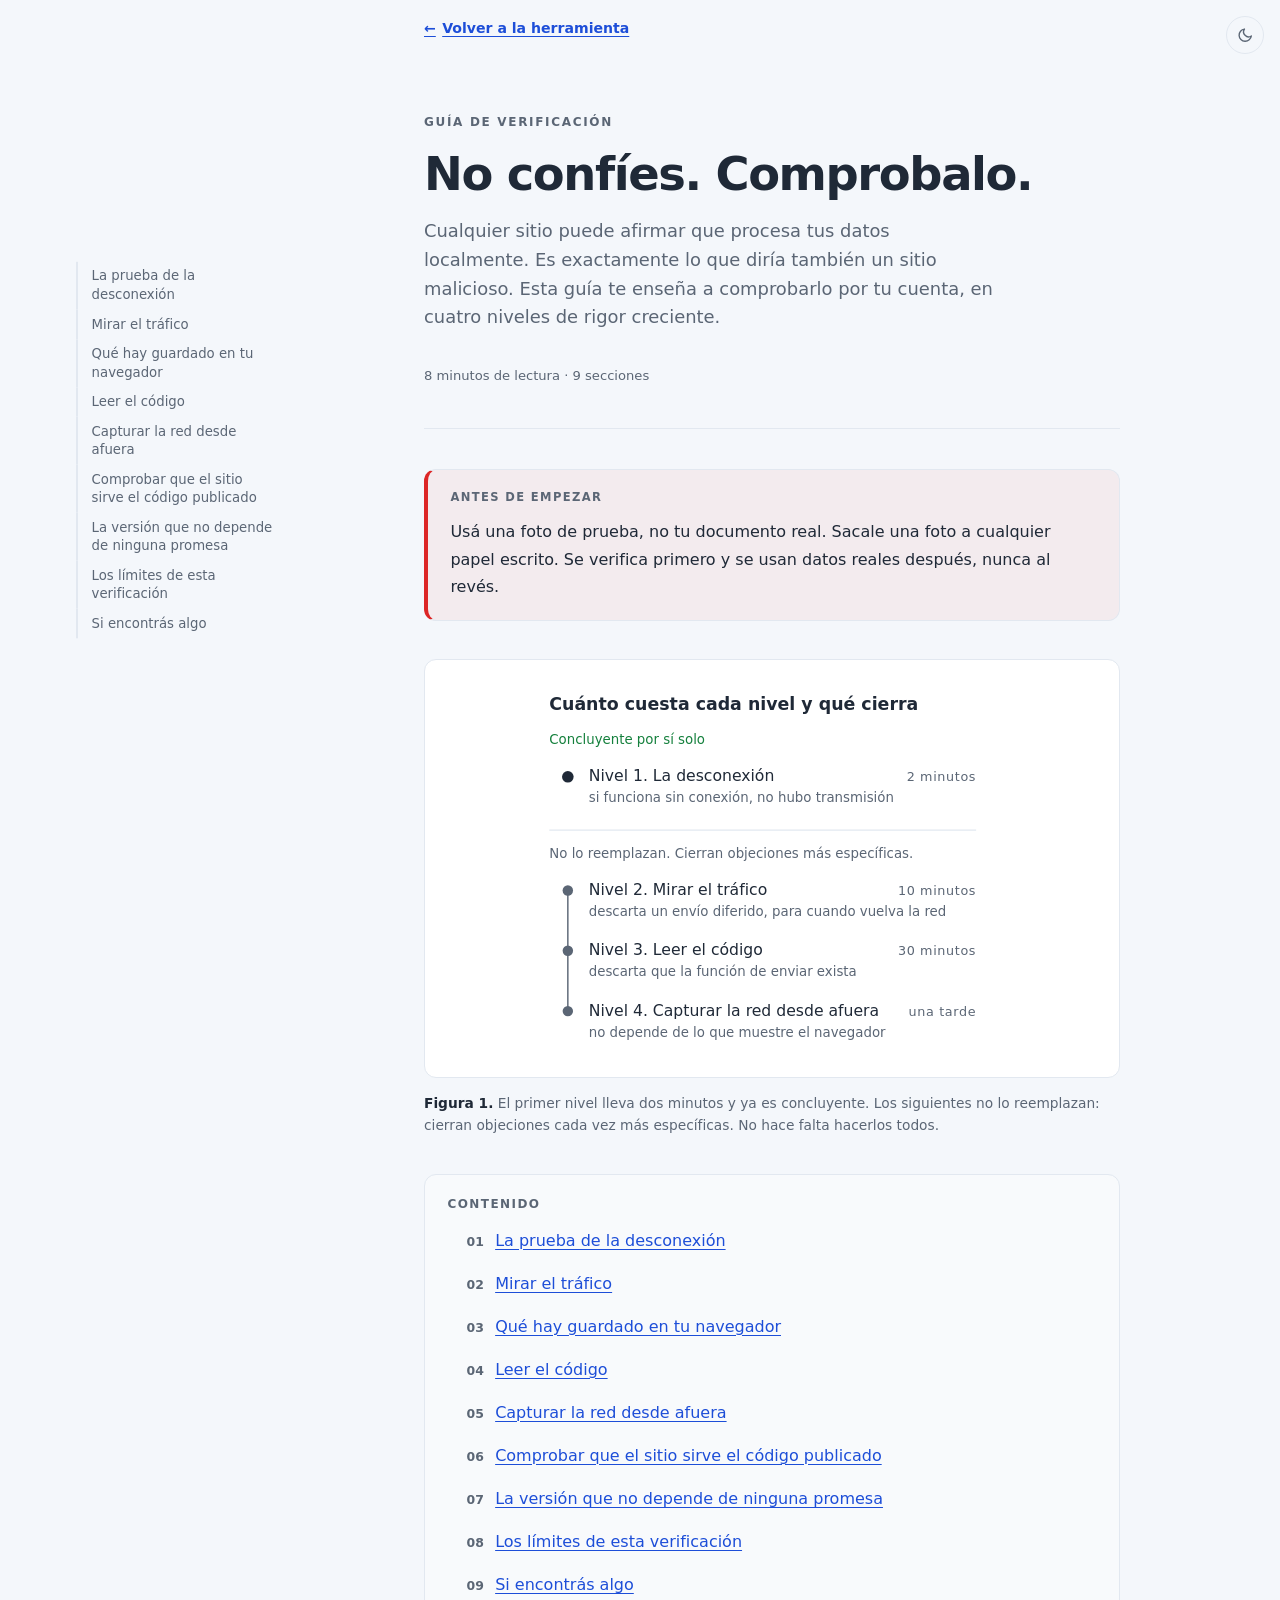
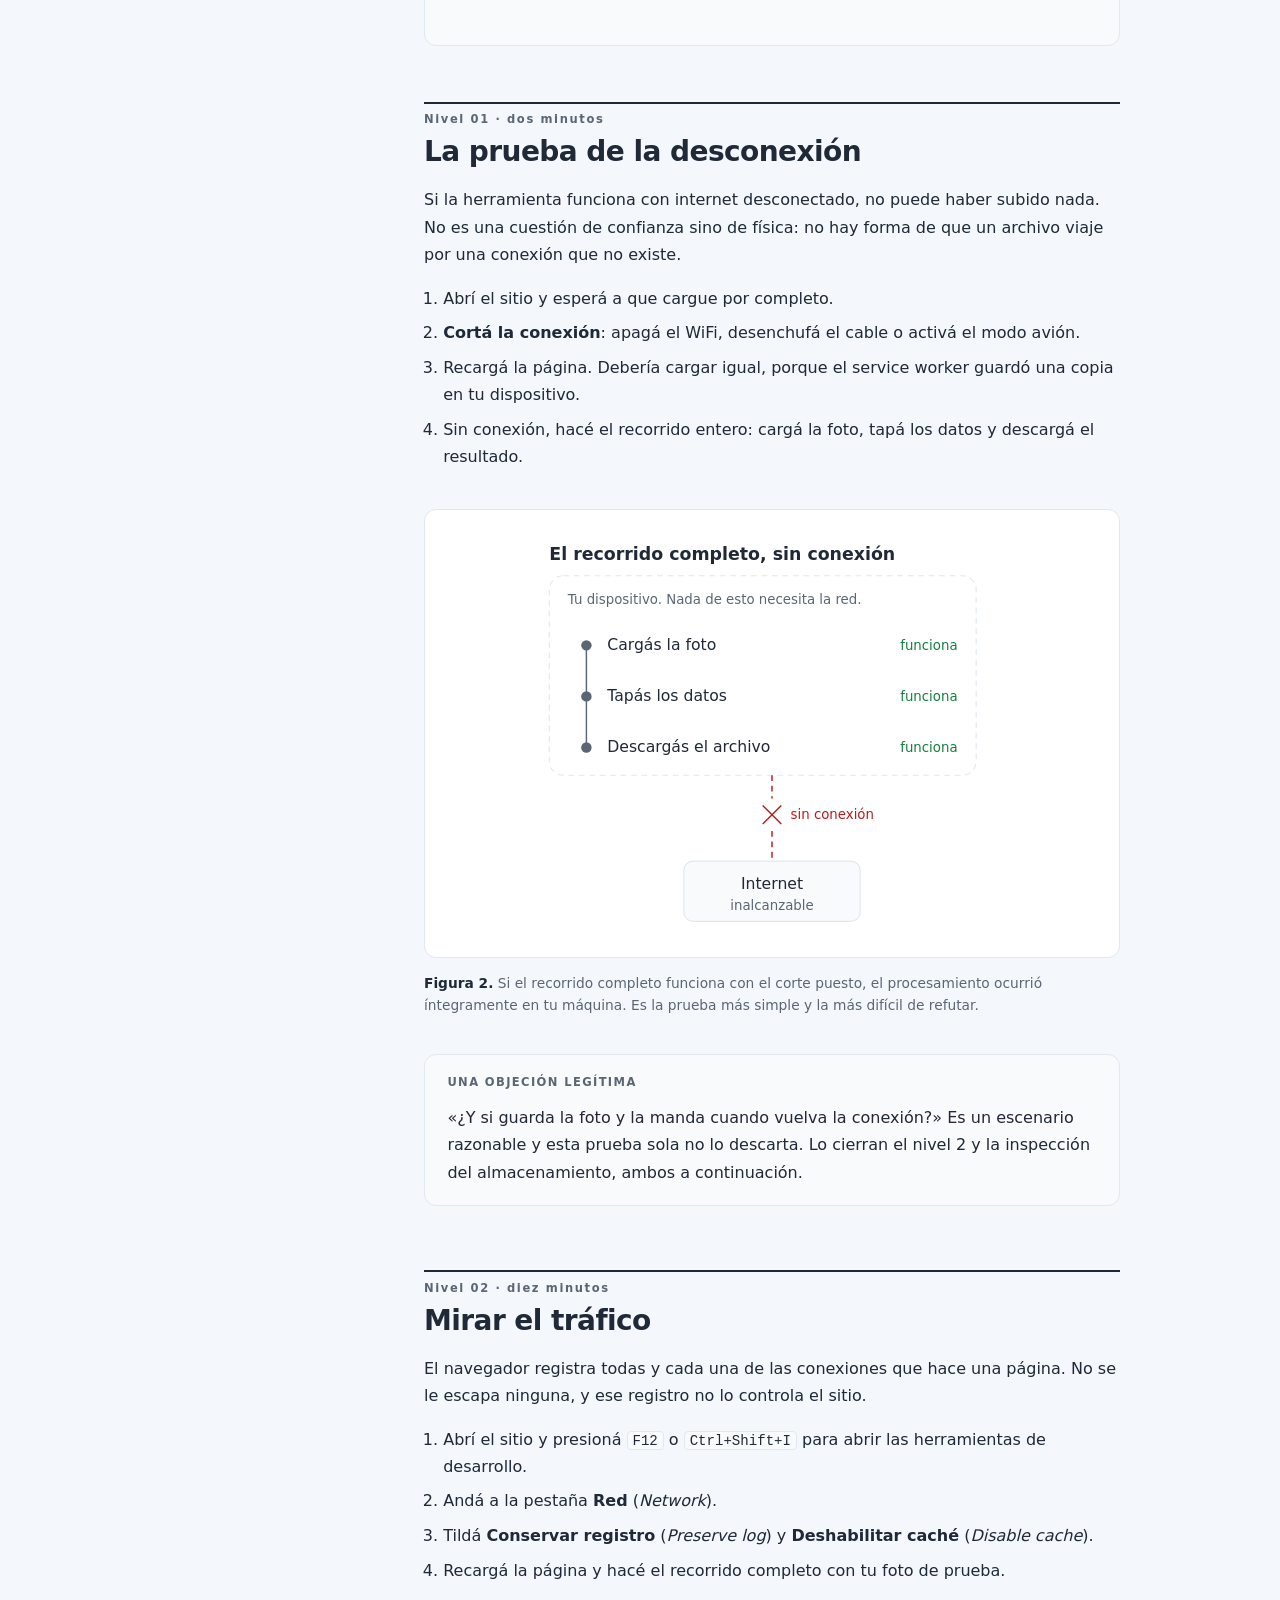
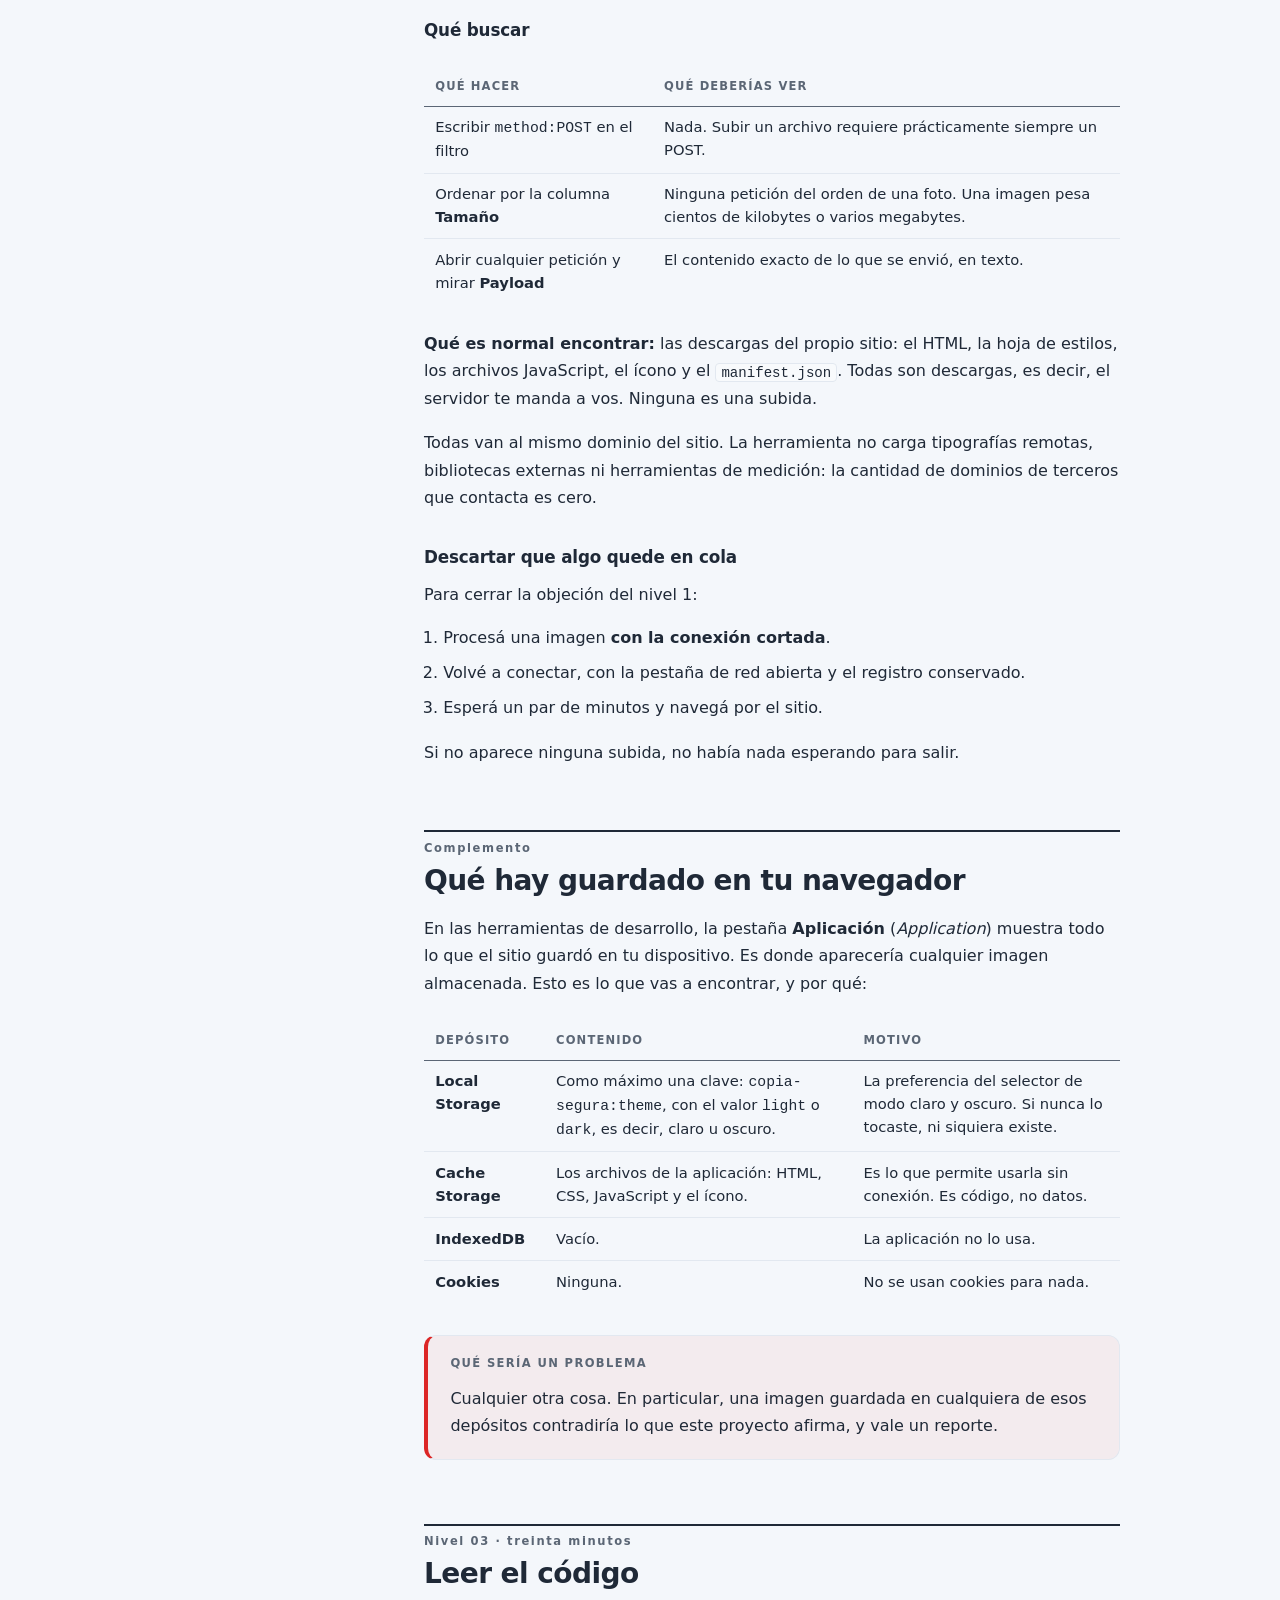
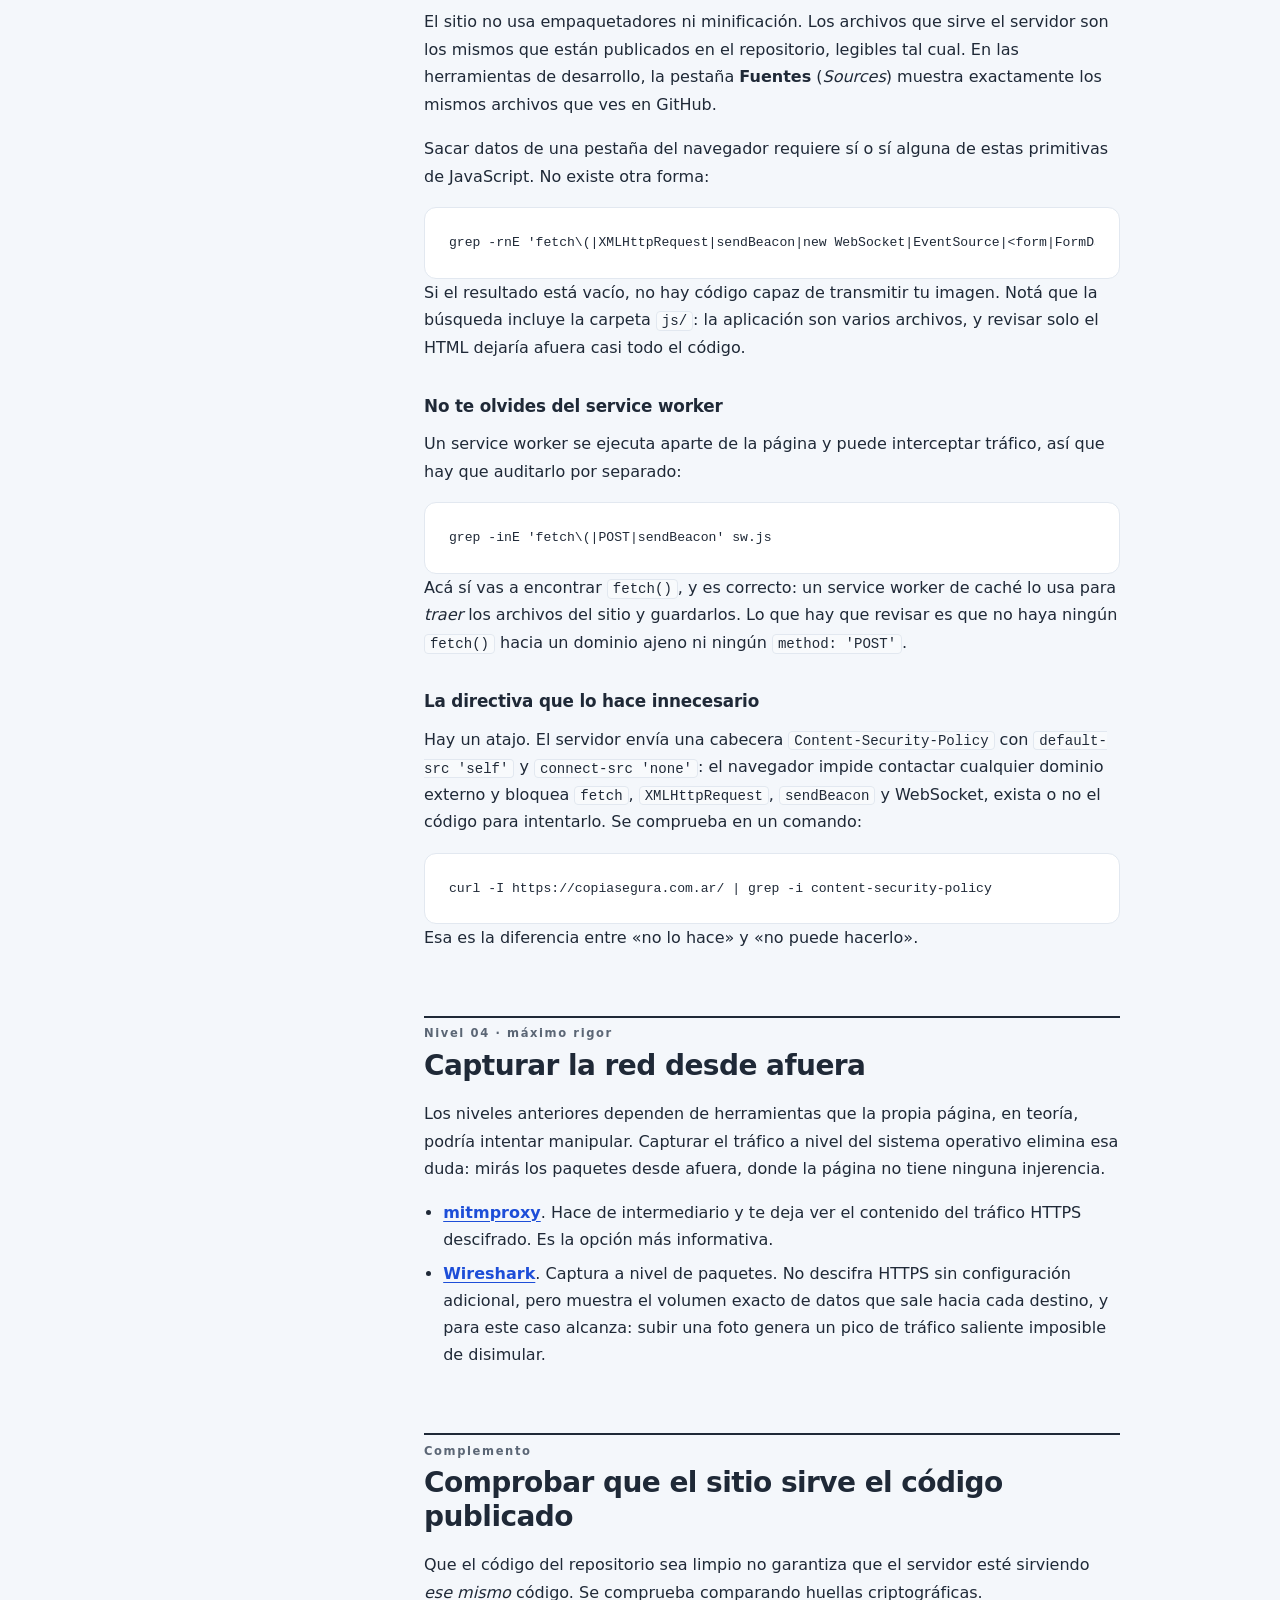
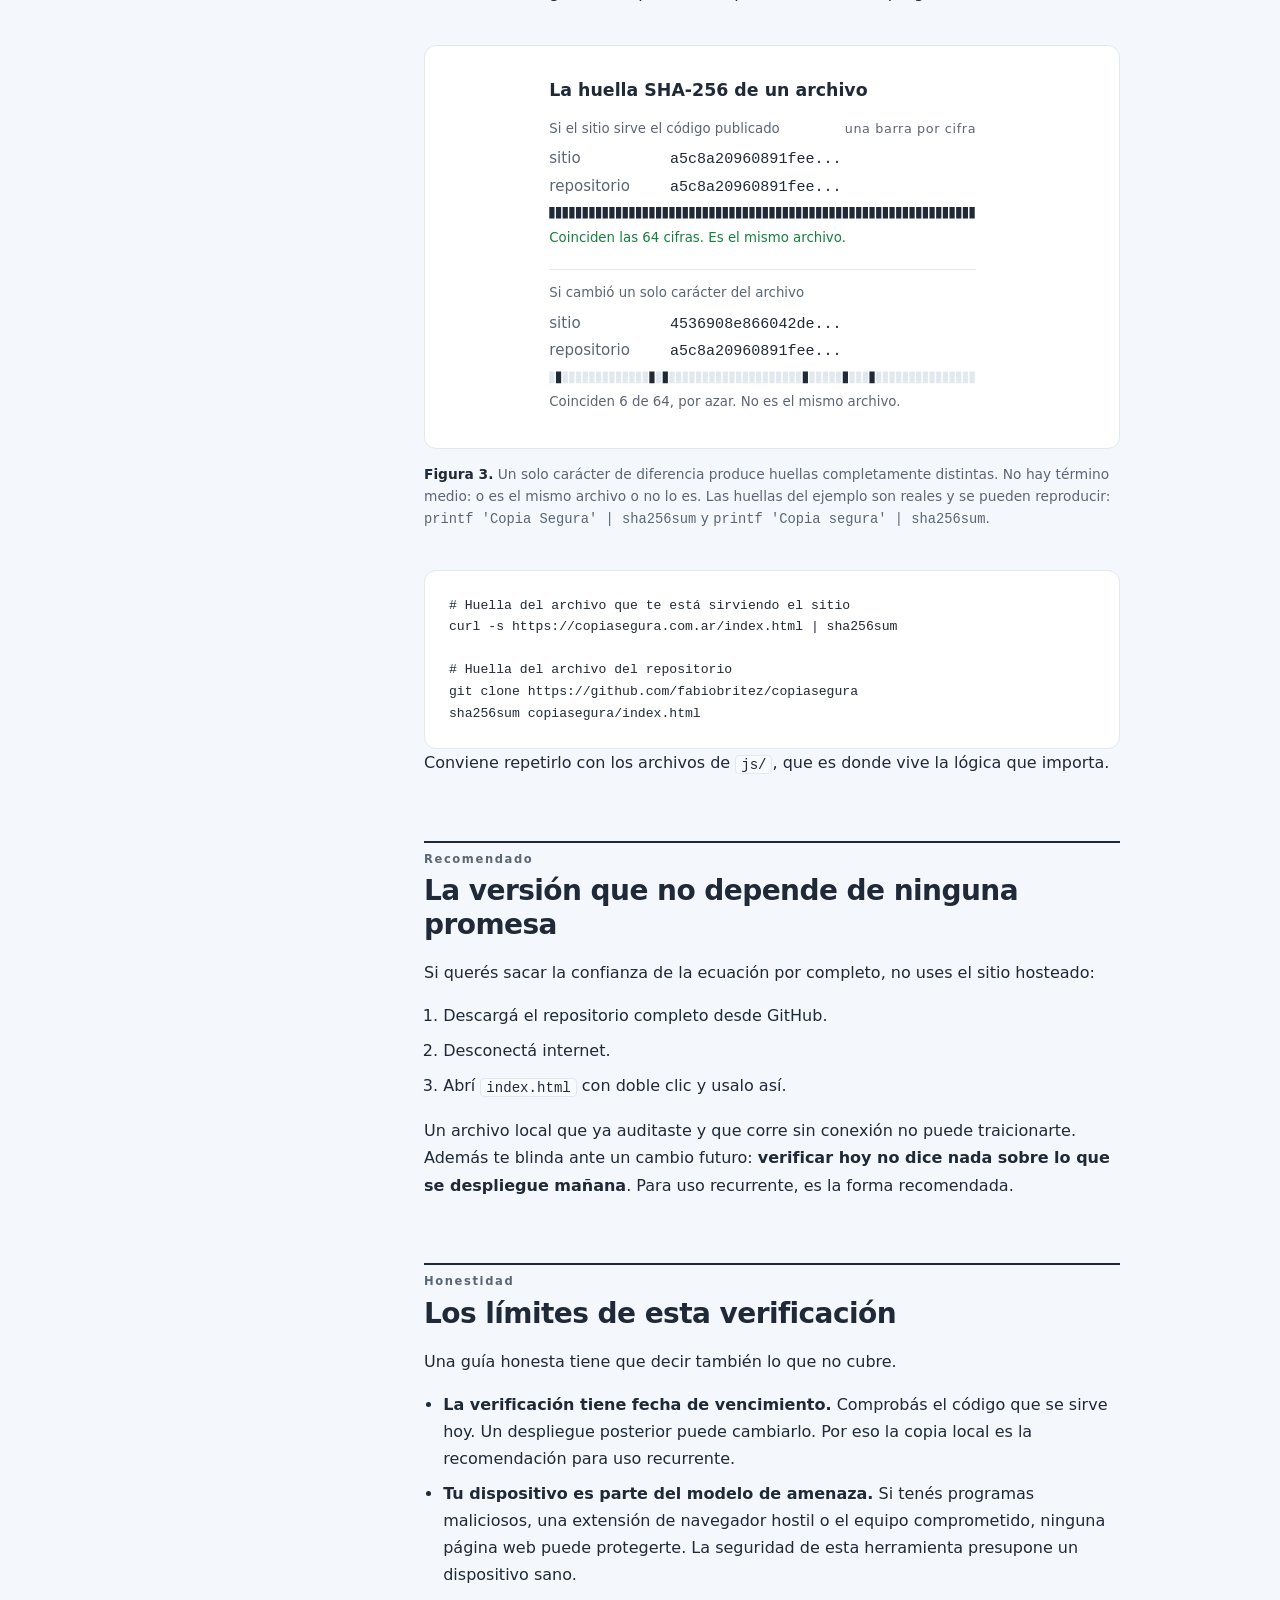
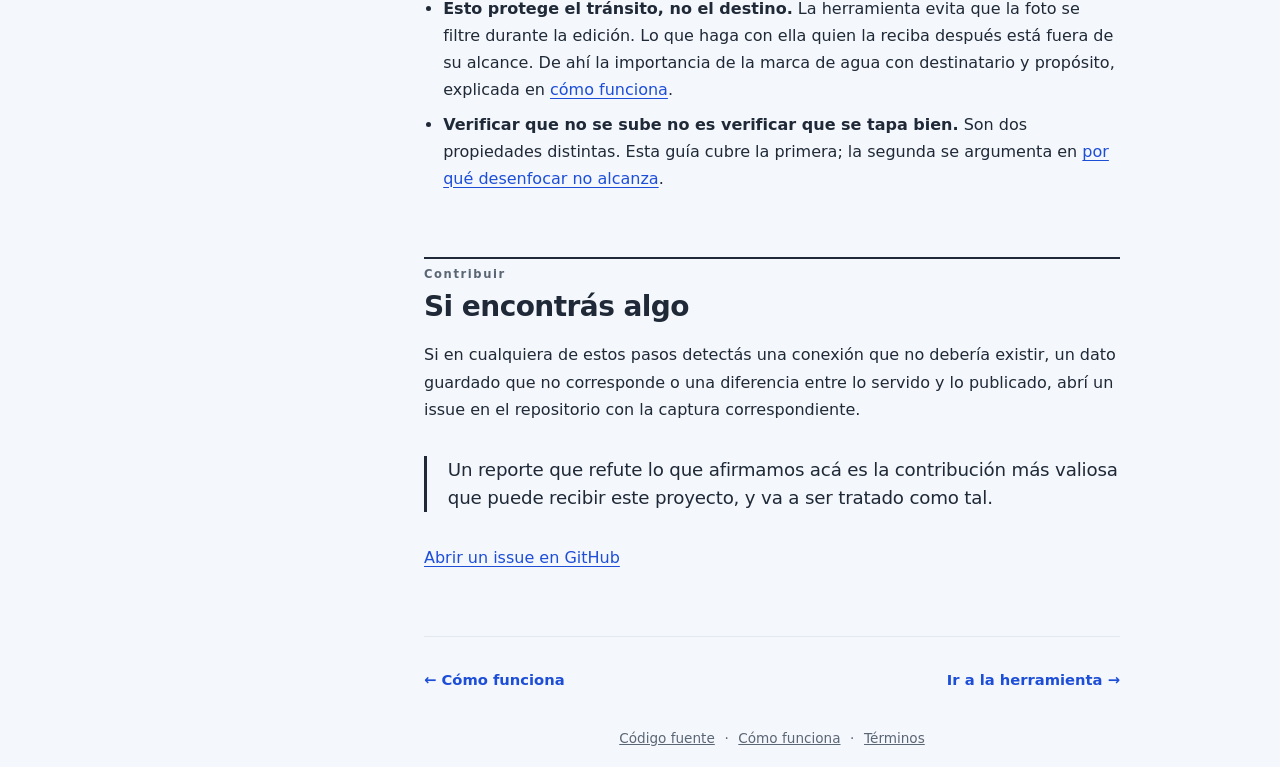
==== commit 330b3f00: "elimina el .htaccess y enlaza el sitio publicado" ====
--- a/verificacion.html
+++ b/verificacion.html
@@ -351,7 +351,7 @@
             </p>
 
             <div class="figure-frame">
-                <pre class="code-block"><code>curl -I https://TU-DOMINIO/ | grep -i content-security-policy</code></pre>
+                <pre class="code-block"><code>curl -I https://copiasegura.com.ar/ | grep -i content-security-policy</code></pre>
             </div>
 
             <p>
@@ -429,7 +429,7 @@
 
             <div class="figure-frame">
                 <pre class="code-block"><code># Huella del archivo que te está sirviendo el sitio
-curl -s https://TU-DOMINIO/index.html | sha256sum
+curl -s https://copiasegura.com.ar/index.html | sha256sum
 
 # Huella del archivo del repositorio
 git clone https://github.com/fabiobritez/copiasegura
